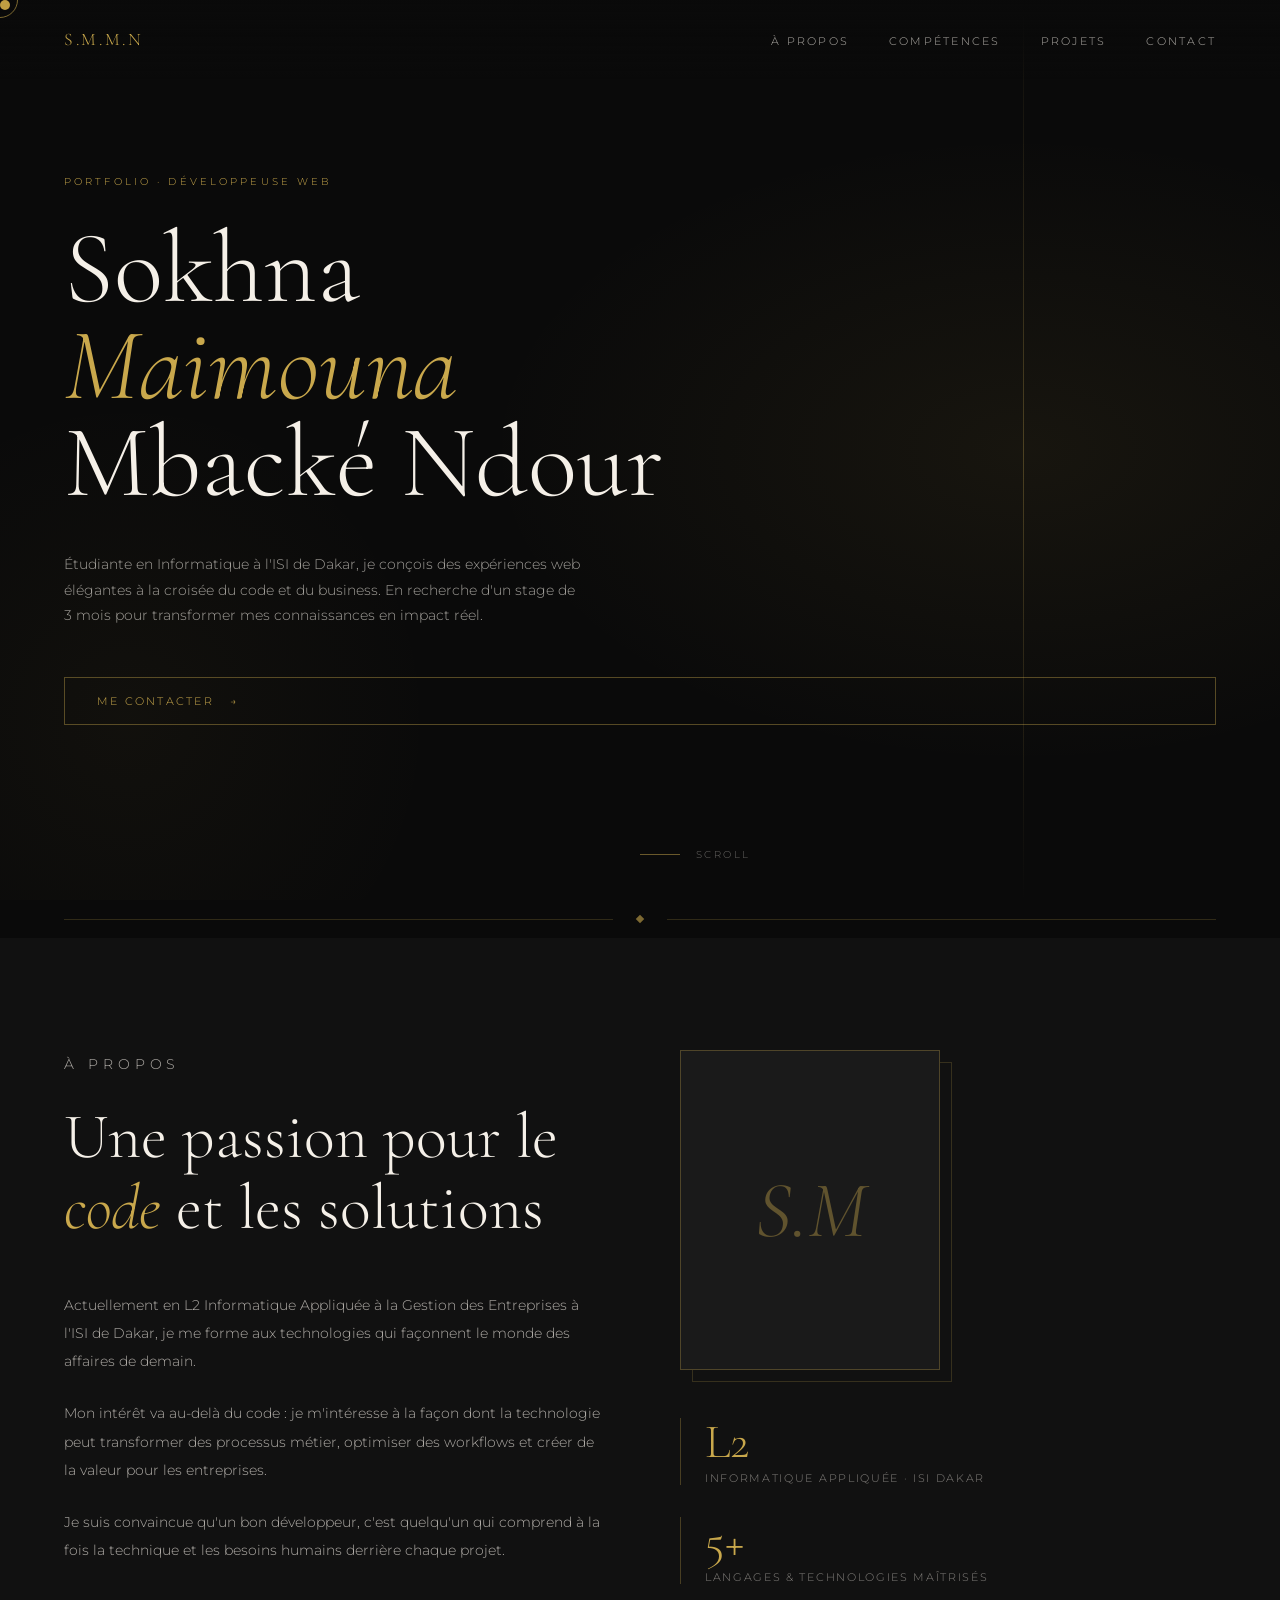
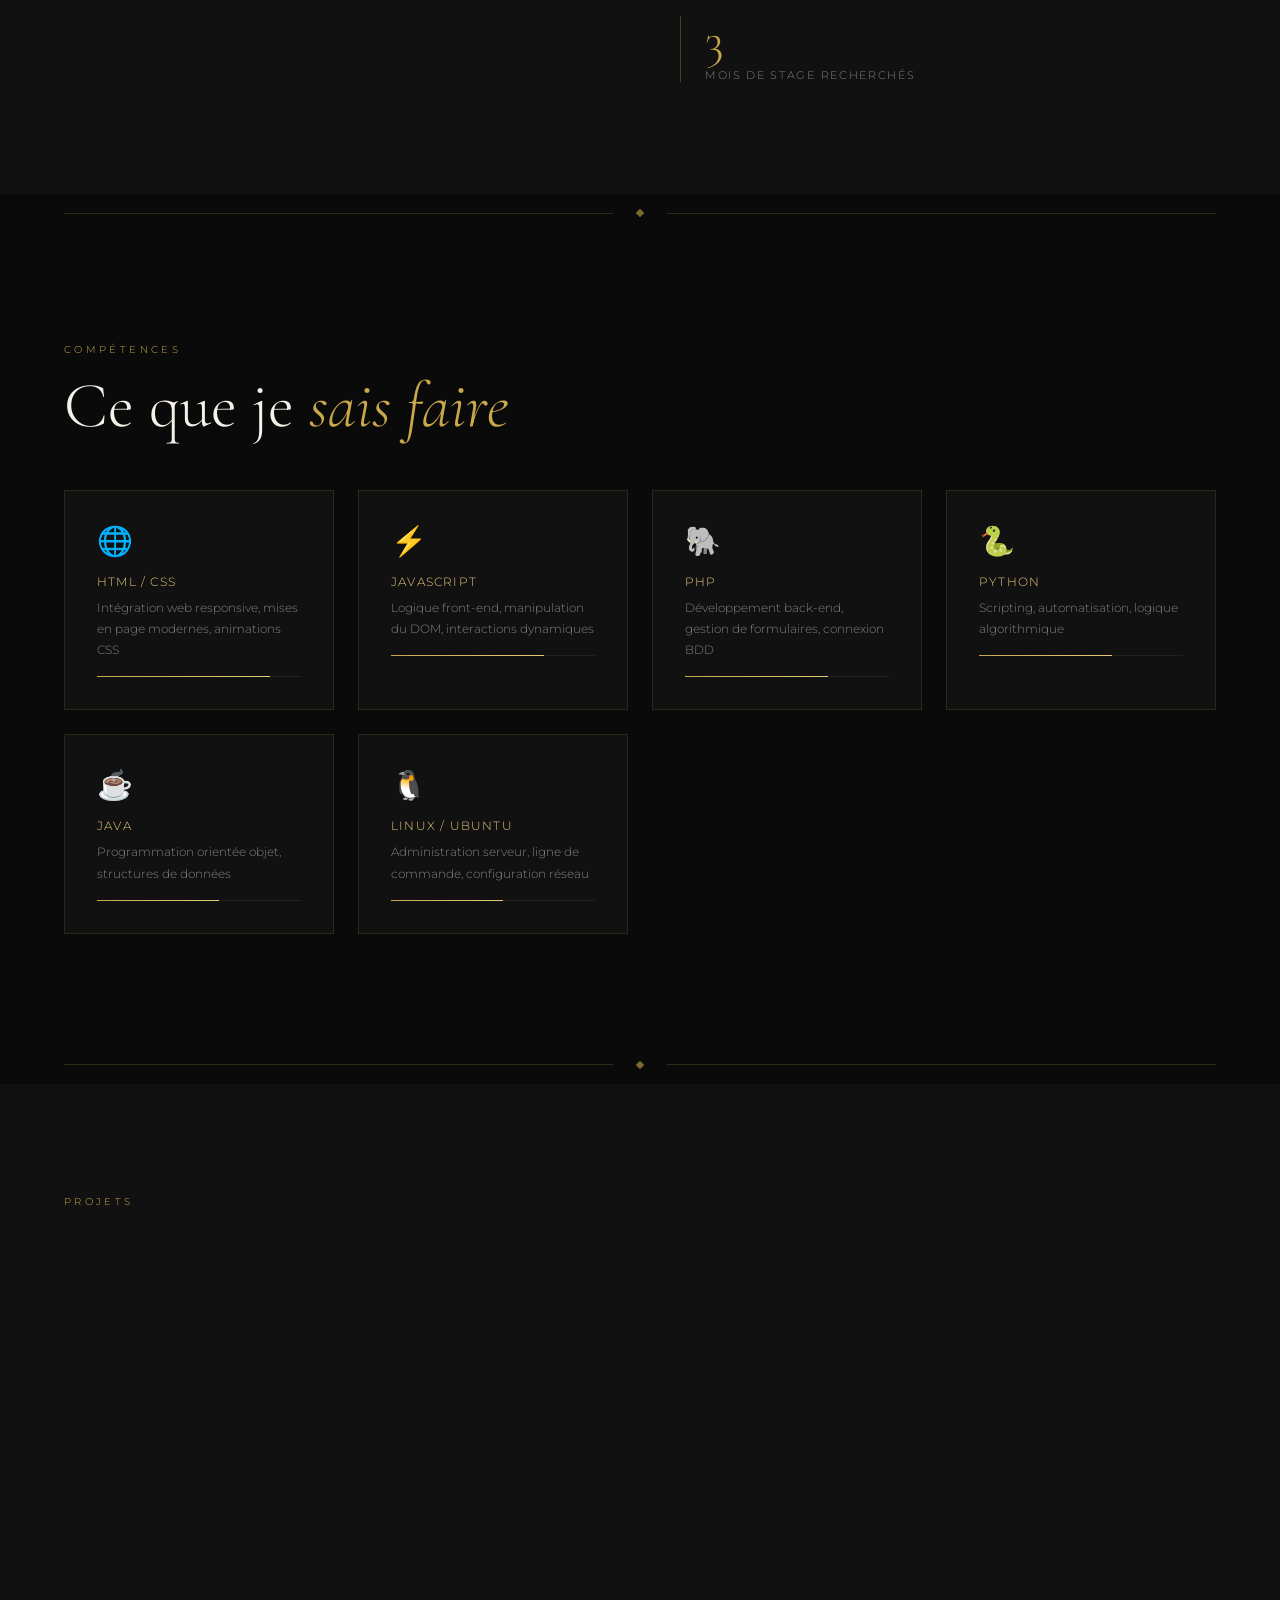
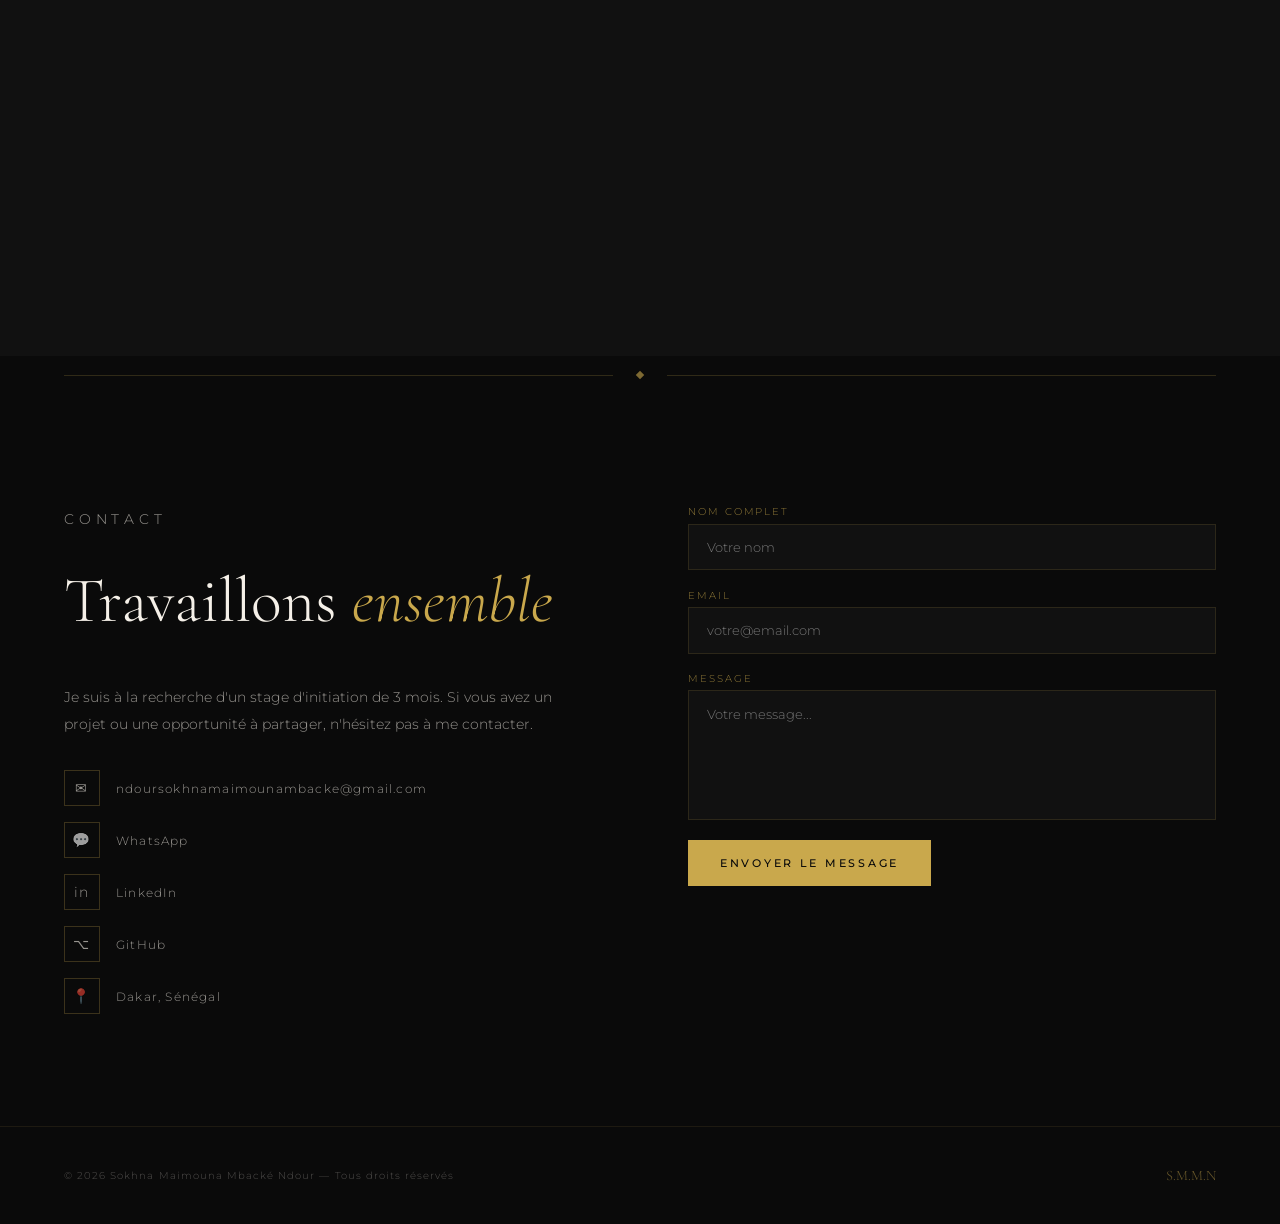
==== index.html @ ab580fbc "fxe lien boutique patisserie" ====
<!DOCTYPE html>
<html lang="fr">
<head>
  <meta charset="UTF-8" />
  <meta name="viewport" content="width=device-width, initial-scale=1.0" />
  <title>Sokhna Maimouna Mbacké Ndour — Portfolio</title>
  <link href="https://fonts.googleapis.com/css2?family=Cormorant+Garamond:ital,wght@0,300;0,400;0,600;1,300;1,400&family=Montserrat:wght@300;400;500;600&display=swap" rel="stylesheet" />
  <link rel="stylesheet" href="style.css" />
</head>
<body>

  <div class="cursor" id="cursor"></div>
  <div class="cursor-ring" id="cursorRing"></div>

  <nav>
    <a href="#" class="nav-logo">S.M.M.N</a>
    <ul class="nav-links">
      <li><a href="#about">À propos</a></li>
      <li><a href="#skills">Compétences</a></li>
      <li><a href="#projets">Projets</a></li>
      <li><a href="#contact">Contact</a></li>
    </ul>
  </nav>

  <section class="hero" id="home">
    <div class="hero-bg"></div>
    <div class="hero-line"></div>
    <p class="hero-tag">Portfolio · Développeuse Web</p>
    <h1 class="hero-titre">
      Sokhna<br>
      <em>Maimouna</em><br>
      Mbacké Ndour
    </h1>
    <p class="hero-desc">
      Étudiante en Informatique à l'ISI de Dakar, je conçois des expériences web élégantes à la croisée du code et du business. En recherche d'un stage de 3 mois pour transformer mes connaissances en impact réel.
    </p>
    <a href="#contact" class="hero-cta">Me contacter</a>
    <div class="hero-scroll">
      <div class="scroll-line"></div>
      Scroll
    </div>
  </section>

  <div class="sep"><div class="sep-line"></div><div class="sep-diamant"></div><div class="sep-line"></div></div>

  <section class="about" id="about">
    <div class="about-grid">
      <div class="about-text reveal">
        <p class="section-label">À propos</p>
        <h2 class="section-titre">Une passion pour le <em>code</em> et les solutions</h2>
        <p>Actuellement en L2 Informatique Appliquée à la Gestion des Entreprises à l'ISI de Dakar, je me forme aux technologies qui façonnent le monde des affaires de demain.</p>
        <p>Mon intérêt va au-delà du code : je m'intéresse à la façon dont la technologie peut transformer des processus métier, optimiser des workflows et créer de la valeur pour les entreprises.</p>
        <p>Je suis convaincue qu'un bon développeur, c'est quelqu'un qui comprend à la fois la technique et les besoins humains derrière chaque projet.</p>
      </div>
      <div class="about-photo reveal">
        <div class="photo-cadre">
          <div class="photo-placeholder">
            <!-- Remplace par : <img src="photo.jpg" alt="Sokhna Maimouna" /> -->
            <div class="photo-initiales">S.M</div>
          </div>
          <div class="photo-deco"></div>
        </div>
        <div class="about-stats">
          <div class="stat">
            <div class="stat-num">L2</div>
            <div class="stat-label">Informatique Appliquée · ISI Dakar</div>
          </div>
          <div class="stat">
            <div class="stat-num">5+</div>
            <div class="stat-label">Langages & technologies maîtrisés</div>
          </div>
          <div class="stat">
            <div class="stat-num">3</div>
            <div class="stat-label">Mois de stage recherchés</div>
          </div>
        </div>
      </div>
    </div>
  </section>

  <div class="sep"><div class="sep-line"></div><div class="sep-diamant"></div><div class="sep-line"></div></div>

  <section id="skills">
    <p class="section-label reveal">Compétences</p>
    <h2 class="section-titre reveal">Ce que je <em>sais faire</em></h2>
    <div class="skills-grid">
      <div class="skill-card reveal">
        <div class="skill-icon">🌐</div>
        <div class="skill-name">HTML / CSS</div>
        <div class="skill-desc">Intégration web responsive, mises en page modernes, animations CSS</div>
        <div class="skill-bar"><div class="skill-bar-fill" data-width="85%"></div></div>
      </div>
      <div class="skill-card reveal">
        <div class="skill-icon">⚡</div>
        <div class="skill-name">JavaScript</div>
        <div class="skill-desc">Logique front-end, manipulation du DOM, interactions dynamiques</div>
        <div class="skill-bar"><div class="skill-bar-fill" data-width="75%"></div></div>
      </div>
      <div class="skill-card reveal">
        <div class="skill-icon">🐘</div>
        <div class="skill-name">PHP</div>
        <div class="skill-desc">Développement back-end, gestion de formulaires, connexion BDD</div>
        <div class="skill-bar"><div class="skill-bar-fill" data-width="70%"></div></div>
      </div>
      <div class="skill-card reveal">
        <div class="skill-icon">🐍</div>
        <div class="skill-name">Python</div>
        <div class="skill-desc">Scripting, automatisation, logique algorithmique</div>
        <div class="skill-bar"><div class="skill-bar-fill" data-width="65%"></div></div>
      </div>
      <div class="skill-card reveal">
        <div class="skill-icon">☕</div>
        <div class="skill-name">Java</div>
        <div class="skill-desc">Programmation orientée objet, structures de données</div>
        <div class="skill-bar"><div class="skill-bar-fill" data-width="60%"></div></div>
      </div>
      <div class="skill-card reveal">
        <div class="skill-icon">🐧</div>
        <div class="skill-name">Linux / Ubuntu</div>
        <div class="skill-desc">Administration serveur, ligne de commande, configuration réseau</div>
        <div class="skill-bar"><div class="skill-bar-fill" data-width="55%"></div></div>
      </div>
    </div>
  </section>

  <div class="sep"><div class="sep-line"></div><div class="sep-diamant"></div><div class="sep-line"></div></div>

  <section class="projets" id="projets">
    <p class="section-label reveal">Projets</p>
    <h2 class="section-titre reveal">Mes <em>réalisations</em></h2>
    <div class="projets-grid">
      <div class="projet-card reveal">
        <div class="projet-img projet-img-1">
          <img src="beaute.jpeg" alt="Ecole de beaute Pro" style="width: 100vh; height:100%;  object-fit:cover;" />
        </div>  
        <div class="projet-body">
         <p class="projet-tag">Projet académique · ISI Dakar</p>
         <h3 class="projet-titre">École de Beauté Pro</h3>
         <p class="projet-desc">Site vitrine d'une école professionnelle de beauté, réalisé en respectant un cahier des charges précis. Présentation des formations, des services et des contacts. Design élégant et navigation intuitive.</p>
          <div class="projet-techs">
           <span class="tech-badge">HTML</span>
           <span class="tech-badge">CSS</span>
           <span class="tech-badge">JavaScript</span>
          </div>
          <a href="ecole-beaute/index.html" class="projet-lien">Voir le projet →</a>
        </div>
       </div>
      <div class="projet-card reveal">
        <div class="projet-img projet-img-2">
          <img src="couverture2.jpeg" alt="Ecole de beaute Pro" style="width: 100vh; height:100%;  object-fit:cover;" />
        </div>
        <div class="projet-body">
          <p class="projet-tag">Projet Personnelle</p>
          <h3 class="projet-titre">Boutique de Patisserie</h3>
          <p class="projet-desc">Configuration et administration d'un serveur Ubuntu sous Linux : gestion des utilisateurs, services réseau et sécurité système.</p>
          <div class="projet-techs">

            <span class="tech-badge">HTML</span>
            <span class="tech-badge">CSS</span>
            <span class="tech-badge">JavaScript</span>
          </div>
          <a href="Boutique-patisserie/boutique.html" class="projet-lien">Voir le projet →</a>
        </div>
      </div>
      <div class="projet-card reveal">
        <div class="projet-img projet-img-3">✨</div>
        <div class="projet-body">
          <p class="projet-tag">En cours</p>
          <h3 class="projet-titre">Prochain projet</h3>
          <p class="projet-desc">Un nouveau projet est en préparation. Restez connectés pour découvrir mes prochaines réalisations.</p>
          <div class="projet-techs">
            <span class="tech-badge">À venir</span>
          </div>
          <a href="#contact" class="projet-lien">Collaborer →</a>
        </div>
      </div>
    </div>
  </section>

  <div class="sep"><div class="sep-line"></div><div class="sep-diamant"></div><div class="sep-line"></div></div>

  <section id="contact">
    <div class="contact-inner">
      <div class="contact-info reveal">
        <p class="section-label">Contact</p>
        <h2 class="section-titre">Travaillons <em>ensemble</em></h2>
        <p>Je suis à la recherche d'un stage d'initiation de 3 mois. Si vous avez un projet ou une opportunité à partager, n'hésitez pas à me contacter.</p>
        <div class="contact-links">
          <a href="mailto:ndoursokhnamaimounambacke@gmail.com" class="contact-link">
            <div class="contact-link-icon">✉</div>
            ndoursokhnamaimounambacke@gmail.com
          </a>
          <a href="https://web.WhatsApp.com/send?phone=221771767629?text=Bonjour%20Sokhna%2C%20j%27ai%20vu%20votre%20portfolio%20et%20je%20voudrais%20vous%20contacter." class="contact-link" target="_blank">
            <div class="contact-link-icon">💬</div>
             WhatsApp
          </a>
          <a href="https://www.linkedin.com/in/sokhna-ndour" class="contact-link" target="_blank">
            <div class="contact-link-icon">in</div>
            LinkedIn
          </a>
          <a href="https://github.com/Sokhna-ndour" class="contact-link" target="_blank">
            <div class="contact-link-icon">⌥</div>
            GitHub
          </a>
          <a href="https://maps.google.com/?q=Dakar,Senegal,cite fadia" class="contact-link" target="_blank">
            <div class="contact-link-icon">📍</div>
            Dakar, Sénégal
          </a>
        </div>
      </div>
      <div class="reveal">
        <form action="https://formspree.io/f/mzdovnwd" method="POST" class="contact-form">
          <div class="form-group">
           <label class="form-label">Nom complet</label>
           <input type="text" name="nom" class="form-input" placeholder="Votre nom" required />
          </div>
          <div class="form-group">
            <label class="form-label">Email</label>
            <input type="email" name="email" class="form-input" placeholder="votre@email.com" required />
           </div>
          <div class="form-group">
           <label class="form-label">Message</label>
           <textarea name="message" class="form-textarea" placeholder="Votre message..." required></textarea>
          </div>
          <button type="submit" class="form-btn">Envoyer le message</button>
        </form>
      </div>
    </div>
  </section>

  <footer>
    <p class="footer-copy">© 2026 Sokhna Maimouna Mbacké Ndour — Tous droits réservés</p>
    <p class="footer-or">S.M.M.N</p>
  </footer>

  <script src="script.js"></script>
</body>
</html>
---- style.css ----
*, *::before, *::after { box-sizing: border-box; margin: 0; padding: 0; }

:root {
  --noir: #0a0a0a;
  --noir-2: #111111;
  --noir-3: #1a1a1a;
  --or: #c9a84c;
  --or-clair: #e8c97a;
  --blanc: #f5f0e8;
  --font-titre: 'Cormorant Garamond', serif;
  --font-corps: 'Montserrat', sans-serif;
}

html { scroll-behavior: smooth; }

body {
  background: var(--noir);
  color: var(--blanc);
  font-family: var(--font-corps);
  font-weight: 300;
  overflow-x: hidden;
  cursor: none;
}

/* CURSEUR */
.cursor {
  width: 10px; height: 10px;
  border-radius: 50%;
  background: var(--or);
  position: fixed; top: 0; left: 0;
  pointer-events: none; z-index: 9999;
  transition: transform 0.15s ease;
  mix-blend-mode: difference;
}
.cursor-ring {
  width: 36px; height: 36px;
  border-radius: 50%;
  border: 1px solid var(--or);
  position: fixed; top: 0; left: 0;
  pointer-events: none; z-index: 9998;
  transition: transform 0.4s cubic-bezier(.25,.46,.45,.94), opacity 0.3s;
  opacity: 0.6;
}

/* NAV */
nav {
  position: fixed; top: 0; left: 0; right: 0; z-index: 100;
  display: flex; justify-content: space-between; align-items: center;
  padding: 1.8rem 4rem;
  background: linear-gradient(to bottom, rgba(10,10,10,0.95), transparent);
  transition: background 0.3s;
}
.nav-logo {
  font-family: var(--font-titre); font-size: 1.1rem;
  letter-spacing: 0.15em; color: var(--or); text-decoration: none;
}
.nav-links { display: flex; gap: 2.5rem; list-style: none; }
.nav-links a {
  font-size: 0.7rem; letter-spacing: 0.2em; text-transform: uppercase;
  color: var(--blanc); text-decoration: none; opacity: 0.7;
  transition: opacity 0.3s, color 0.3s;
}
.nav-links a:hover { opacity: 1; color: var(--or); }

/* HERO */
.hero {
  min-height: 100vh; display: flex; flex-direction: column;
  justify-content: center; padding: 0 4rem;
  position: relative; overflow: hidden;
}
.hero-bg {
  position: absolute; inset: 0;
  background:
    radial-gradient(ellipse 60% 50% at 80% 50%, rgba(201,168,76,0.07) 0%, transparent 70%),
    radial-gradient(ellipse 40% 60% at 10% 80%, rgba(201,168,76,0.04) 0%, transparent 60%);
}
.hero-line {
  position: absolute; right: 20%; top: 0; bottom: 0;
  width: 1px;
  background: linear-gradient(to bottom, transparent, var(--or), transparent);
  opacity: 0.3;
}
.hero-tag {
  font-size: 0.65rem; letter-spacing: 0.3em; text-transform: uppercase;
  color: var(--or); margin-bottom: 2rem;
  opacity: 0; animation: fadeUp 0.8s 0.3s forwards;
}
.hero-titre {
  font-family: var(--font-titre);
  font-size: clamp(3.5rem, 8vw, 8rem);
  font-weight: 300; line-height: 0.95; margin-bottom: 2.5rem;
  opacity: 0; animation: fadeUp 0.9s 0.5s forwards;
}
.hero-titre em { font-style: italic; color: var(--or); }
.hero-desc {
  max-width: 520px; font-size: 0.85rem; line-height: 1.9;
  color: rgba(245,240,232,0.65); margin-bottom: 3rem;
  opacity: 0; animation: fadeUp 0.9s 0.7s forwards;
}
.hero-cta {
  display: inline-flex; align-items: center; gap: 1rem;
  font-size: 0.7rem; letter-spacing: 0.2em; text-transform: uppercase;
  color: var(--or); text-decoration: none;
  border: 1px solid rgba(201,168,76,0.4); padding: 1rem 2rem;
  opacity: 0; animation: fadeUp 0.9s 0.9s forwards;
  transition: background 0.3s, border-color 0.3s;
}
.hero-cta:hover { background: rgba(201,168,76,0.08); border-color: var(--or); }
.hero-cta::after { content: '→'; transition: transform 0.3s; }
.hero-cta:hover::after { transform: translateX(6px); }
.hero-scroll {
  position: absolute;
  bottom: 2.5rem;
  left: 50%;
  transform: translateX(-50%);
  display: flex;
  align-items: center;
  gap: 1rem;
  font-size: 0.6rem;
  letter-spacing: 0.25em;
  text-transform: uppercase;
  color: rgba(245,240,232,0.4);
  opacity: 0;
  animation: fadeUp 1s 1.2s forwards;
}
.scroll-line { width: 40px; height: 1px; background: var(--or); opacity: 0.5; }

/* SÉPARATEUR */
.sep { display: flex; align-items: center; gap: 1.5rem; padding: 0 4rem; margin: 1rem 0; }
.sep-line { flex: 1; height: 1px; background: rgba(201,168,76,0.2); }
.sep-diamant { width: 6px; height: 6px; background: var(--or); transform: rotate(45deg); opacity: 0.6; }

/* SECTIONS */
section { padding: 7rem 4rem; }
.section-label { font-size: 0.6rem; letter-spacing: 0.35em; text-transform: uppercase; color: var(--or); margin-bottom: 1rem; }
.section-titre { font-family: var(--font-titre); font-size: clamp(2.5rem, 5vw, 4.5rem); font-weight: 300; line-height: 1.1; margin-bottom: 3rem; }
.section-titre em { font-style: italic; color: var(--or); }

/* À PROPOS */
.about { background: var(--noir-2); }
.about-grid { display: grid; grid-template-columns: 1fr 1fr; gap: 5rem; align-items: start; }
.about-text p { font-size: 0.88rem; line-height: 2; color: rgba(245,240,232,0.7); margin-bottom: 1.5rem; }
.about-photo { display: flex; flex-direction: column; gap: 3rem; }
.photo-cadre { position: relative; width: 260px; }
.photo-placeholder {
  width: 260px; height: 320px;
  border: 1px solid rgba(201,168,76,0.3);
  display: flex; align-items: center; justify-content: center;
  background: var(--noir-3); overflow: hidden;
}
.photo-initiales { font-family: var(--font-titre); font-size: 5rem; color: var(--or); opacity: 0.4; font-style: italic; }
.photo-deco {
  position: absolute; bottom: -12px; right: -12px;
  width: 100%; height: 100%;
  border: 1px solid rgba(201,168,76,0.2); z-index: -1;
}
.about-stats { display: flex; flex-direction: column; gap: 2rem; }
.stat { border-left: 1px solid rgba(201,168,76,0.3); padding-left: 1.5rem; }
.stat-num { font-family: var(--font-titre); font-size: 3rem; color: var(--or); line-height: 1; }
.stat-label { font-size: 0.7rem; letter-spacing: 0.15em; text-transform: uppercase; color: rgba(245,240,232,0.5); margin-top: 0.3rem; }

/* COMPÉTENCES */
.skills-grid { display: grid; grid-template-columns: repeat(auto-fit, minmax(220px, 1fr)); gap: 1.5rem; margin-top: 1rem; }
.skill-card {
  border: 1px solid rgba(201,168,76,0.15); padding: 2rem;
  background: var(--noir-2); transition: border-color 0.3s, transform 0.3s;
  position: relative; overflow: hidden;
}
.skill-card::before {
  content: ''; position: absolute; top: 0; left: 0;
  width: 100%; height: 2px;
  background: linear-gradient(to right, transparent, var(--or), transparent);
  opacity: 0; transition: opacity 0.3s;
}
.skill-card:hover { border-color: rgba(201,168,76,0.4); transform: translateY(-4px); }
.skill-card:hover::before { opacity: 1; }
.skill-icon { font-size: 1.8rem; margin-bottom: 1rem; }
.skill-name { font-size: 0.75rem; letter-spacing: 0.1em; text-transform: uppercase; color: var(--or-clair); margin-bottom: 0.5rem; }
.skill-desc { font-size: 0.78rem; color: rgba(245,240,232,0.5); line-height: 1.7; }
.skill-bar { margin-top: 1rem; height: 1px; background: rgba(201,168,76,0.1); position: relative; }
.skill-bar-fill {
  position: absolute; top: 0; left: 0; height: 100%; width: 0%;
  background: linear-gradient(to right, var(--or), var(--or-clair));
  transition: width 1.2s cubic-bezier(.25,.46,.45,.94);
}

/* PROJETS */
.projets { background: var(--noir-2); }
.projets-grid { display: grid; grid-template-columns: repeat(auto-fit, minmax(300px, 1fr)); gap: 2rem; }
.projet-card { border: 1px solid rgba(201,168,76,0.15); overflow: hidden; background: var(--noir-3); transition: transform 0.3s, border-color 0.3s; }
.projet-card:hover { transform: translateY(-6px); border-color: rgba(201,168,76,0.5); }
.projet-img { height: 200px; display: flex; align-items: center; justify-content: center; font-size: 3rem; }
.projet-img-1 { background: linear-gradient(135deg, #0d1117, #1a2332); }
.projet-img-2 { background: linear-gradient(135deg, #1a1a0d, #2a2a15); }
.projet-img-3 { background: linear-gradient(135deg, #0d0d1a, #151525); }
.projet-body { padding: 1.8rem; }
.projet-tag { font-size: 0.6rem; letter-spacing: 0.2em; text-transform: uppercase; color: var(--or); margin-bottom: 0.7rem; }
.projet-titre { font-family: var(--font-titre); font-size: 1.5rem; font-weight: 400; margin-bottom: 0.8rem; }
.projet-desc { font-size: 0.78rem; color: rgba(245,240,232,0.55); line-height: 1.8; margin-bottom: 1.5rem; }
.projet-techs { display: flex; flex-wrap: wrap; gap: 0.5rem; margin-bottom: 1.5rem; }
.tech-badge { font-size: 0.6rem; letter-spacing: 0.1em; text-transform: uppercase; border: 1px solid rgba(201,168,76,0.3); padding: 0.3rem 0.7rem; color: var(--or-clair); }
.projet-lien { font-size: 0.65rem; letter-spacing: 0.2em; text-transform: uppercase; color: var(--or); text-decoration: none; display: inline-flex; align-items: center; gap: 0.5rem; transition: gap 0.3s; }
.projet-lien:hover { gap: 1rem; }

/* CONTACT */
.contact-inner { display: grid; grid-template-columns: 1fr 1fr; gap: 6rem; }
.contact-info p { font-size: 0.85rem; line-height: 2; color: rgba(245,240,232,0.6); margin-bottom: 2rem; }
.contact-links { display: flex; flex-direction: column; gap: 1rem; }
.contact-link { display: flex; align-items: center; gap: 1rem; font-size: 0.75rem; letter-spacing: 0.1em; color: rgba(245,240,232,0.6); text-decoration: none; transition: color 0.3s; }
.contact-link:hover { color: var(--or); }
.contact-link-icon { width: 36px; height: 36px; border: 1px solid rgba(201,168,76,0.25); display: flex; align-items: center; justify-content: center; font-size: 0.9rem; }
.contact-form { display: flex; flex-direction: column; gap: 1.2rem; }
.form-group { display: flex; flex-direction: column; gap: 0.4rem; }
.form-label { font-size: 0.6rem; letter-spacing: 0.2em; text-transform: uppercase; color: rgba(201,168,76,0.7); }
.form-input, .form-textarea {
  background: var(--noir-2); border: 1px solid rgba(201,168,76,0.15);
  color: var(--blanc); font-family: var(--font-corps); font-size: 0.82rem;
  padding: 0.9rem 1.1rem; outline: none; transition: border-color 0.3s; font-weight: 300;
}
.form-input:focus, .form-textarea:focus { border-color: rgba(201,168,76,0.5); }
.form-textarea { height: 130px; resize: none; }
.form-btn {
  font-family: var(--font-corps); font-size: 0.68rem; letter-spacing: 0.25em;
  text-transform: uppercase; color: var(--noir); background: var(--or);
  border: none; padding: 1rem 2rem; cursor: pointer;
  transition: background 0.3s, transform 0.2s; align-self: flex-start; font-weight: 500;
}
.form-btn:hover { background: var(--or-clair); transform: translateY(-2px); }

/* FOOTER */
footer { padding: 2.5rem 4rem; border-top: 1px solid rgba(201,168,76,0.1); display: flex; justify-content: space-between; align-items: center; }
.footer-copy { font-size: 0.65rem; letter-spacing: 0.1em; color: rgba(245,240,232,0.3); }
.footer-or { font-family: var(--font-titre); font-size: 0.9rem; color: var(--or); opacity: 0.5; }

/* ANIMATIONS */
@keyframes fadeUp {
  from { opacity: 0; transform: translateY(30px); }
  to   { opacity: 1; transform: translateY(0); }
}
.reveal { opacity: 0; transform: translateY(40px); transition: opacity 0.8s ease, transform 0.8s ease; }
.reveal.visible { opacity: 1; transform: translateY(0); }

/* RESPONSIVE */
@media (max-width: 768px) {
  nav { padding: 1.5rem; }
  .nav-links { display: none; }
  .hero, section { padding: 5rem 1.5rem; }
  .hero { padding-top: 0; }
  .sep { padding: 0 1.5rem; }
  .about-grid, .contact-inner { grid-template-columns: 1fr; gap: 3rem; }
  .hero-scroll { left: 1.5rem; }
  footer { padding: 2rem 1.5rem; flex-direction: column; gap: 1rem; text-align: center; }
}
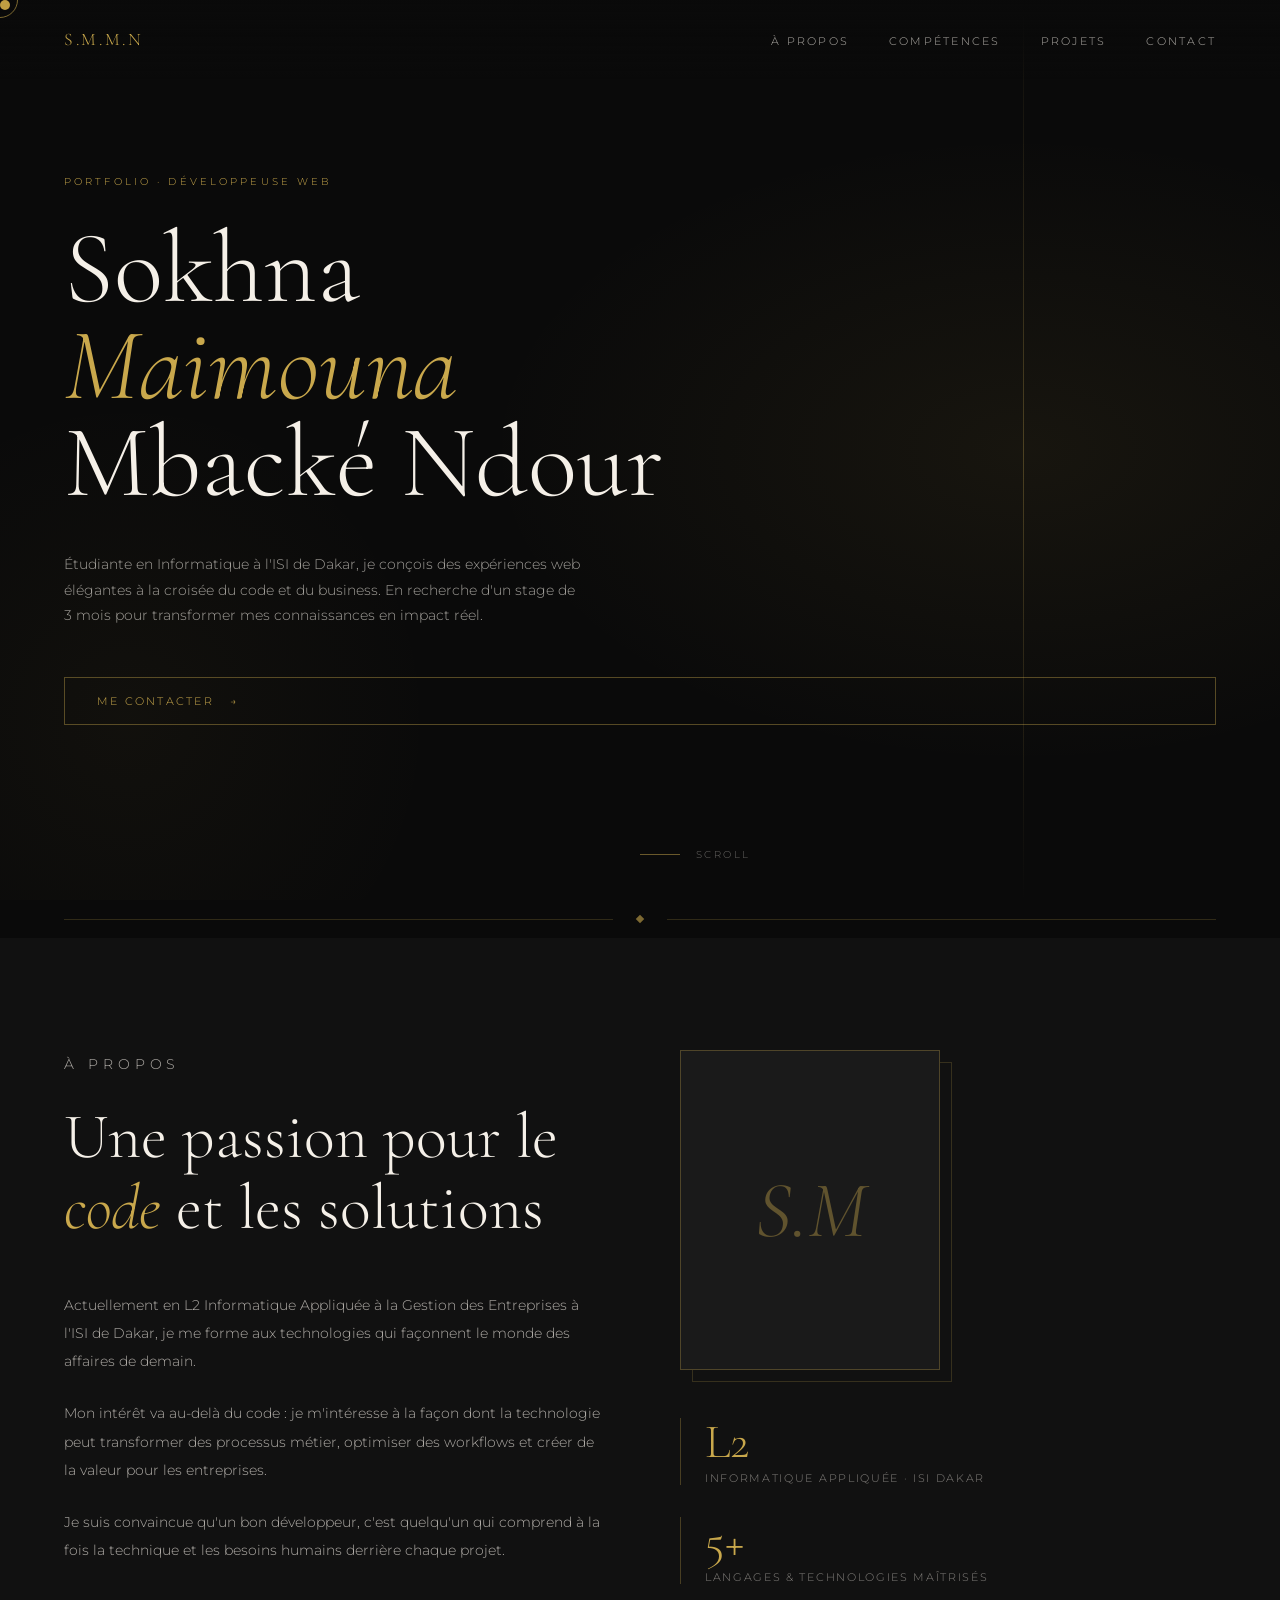
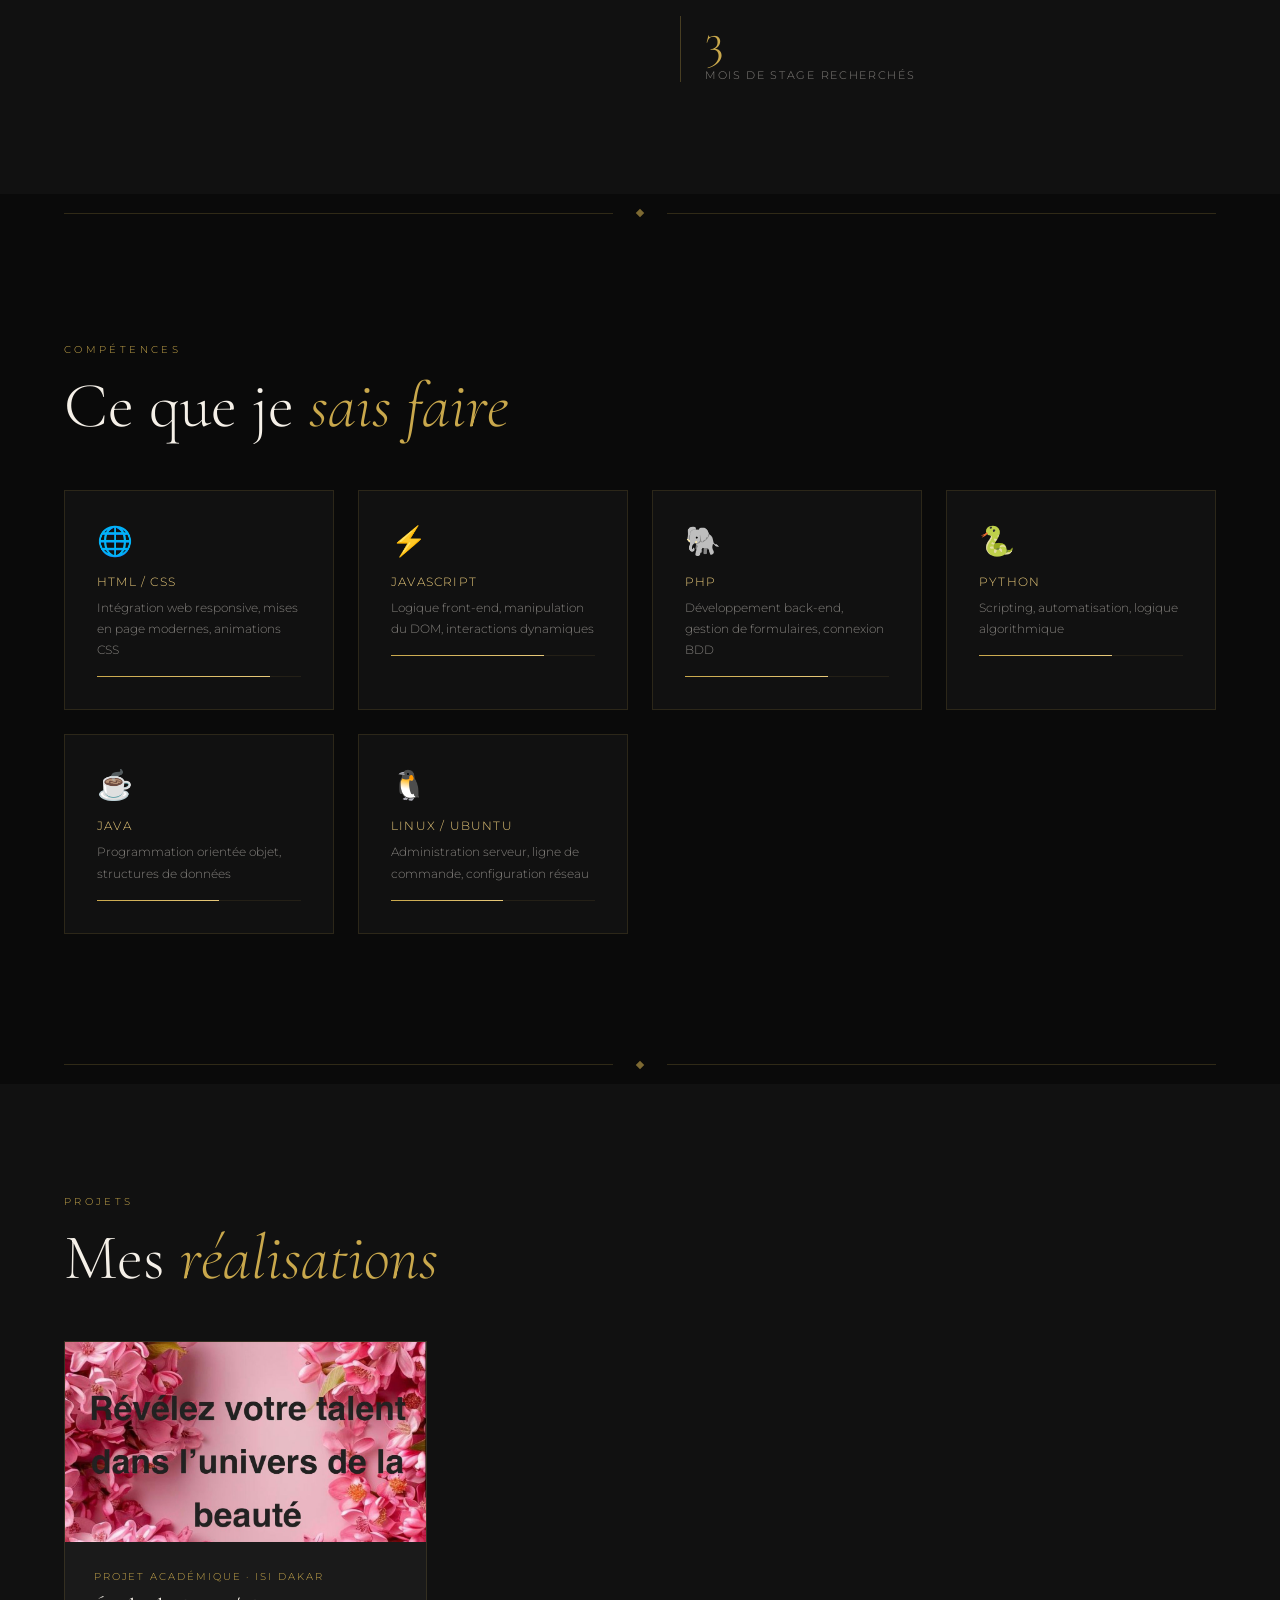
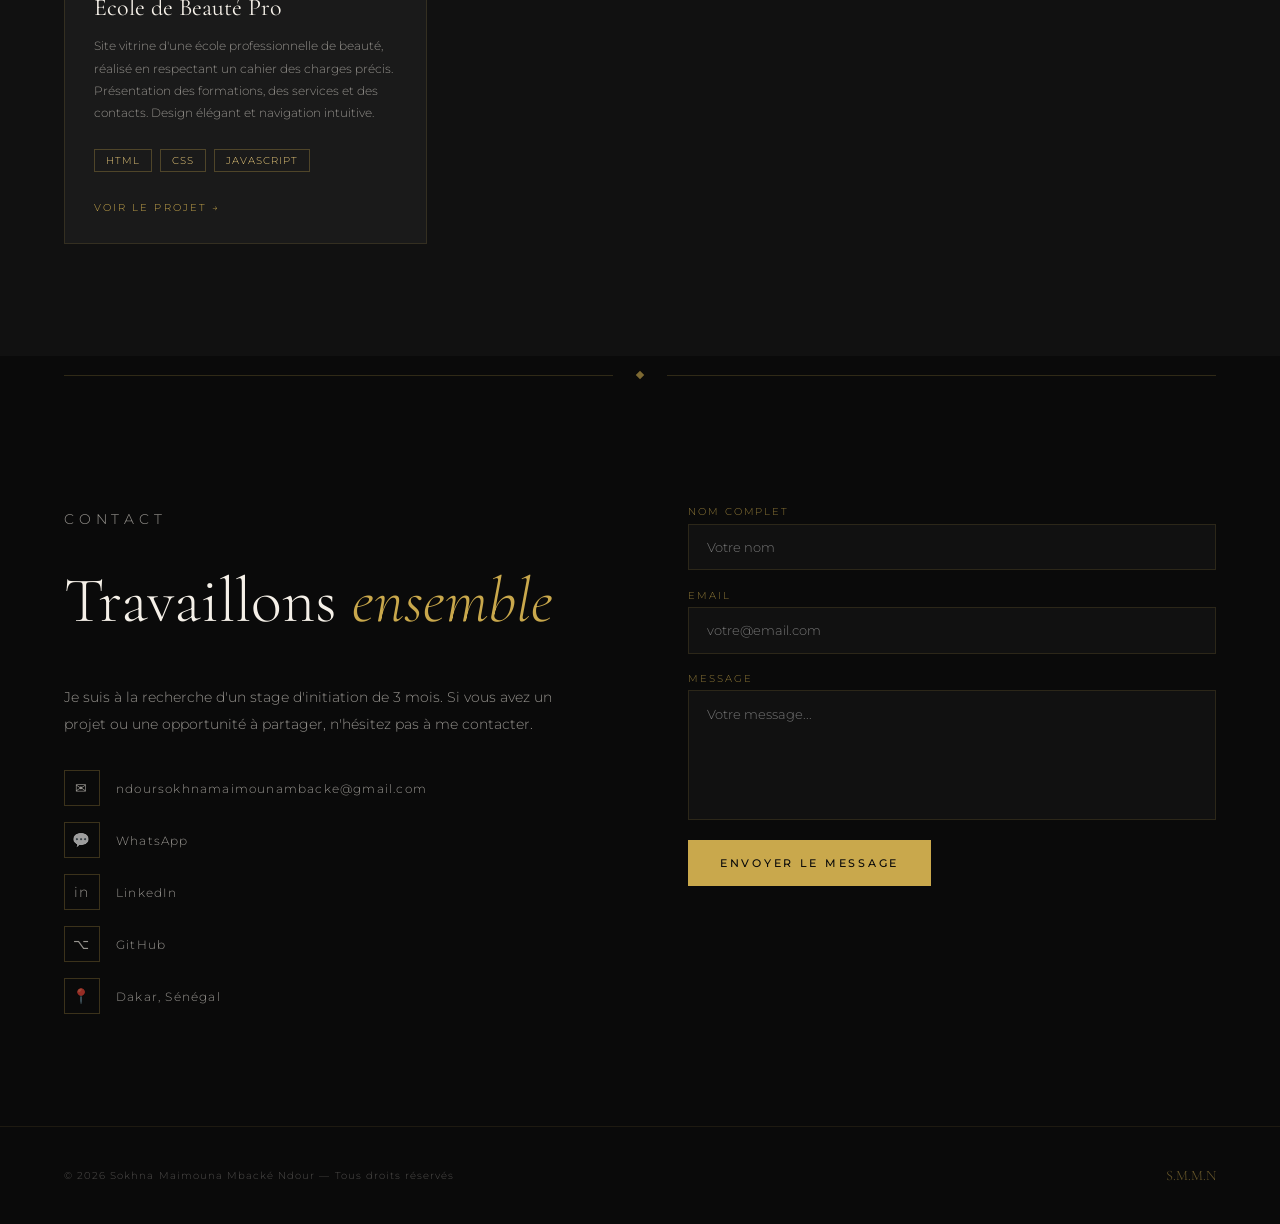
==== commit 6f4e96e1: "message succes potofolio diparait 2s" ====
--- a/index.html
+++ b/index.html
@@ -223,6 +223,7 @@
            <textarea name="message" class="form-textarea" placeholder="Votre message..." required></textarea>
           </div>
           <button type="submit" class="form-btn">Envoyer le message</button>
+          <p id="successMessage" style="color: #c9a84c; font-size: 0.8rem; margin-top: 1rem;"></p>
         </form>
       </div>
     </div>
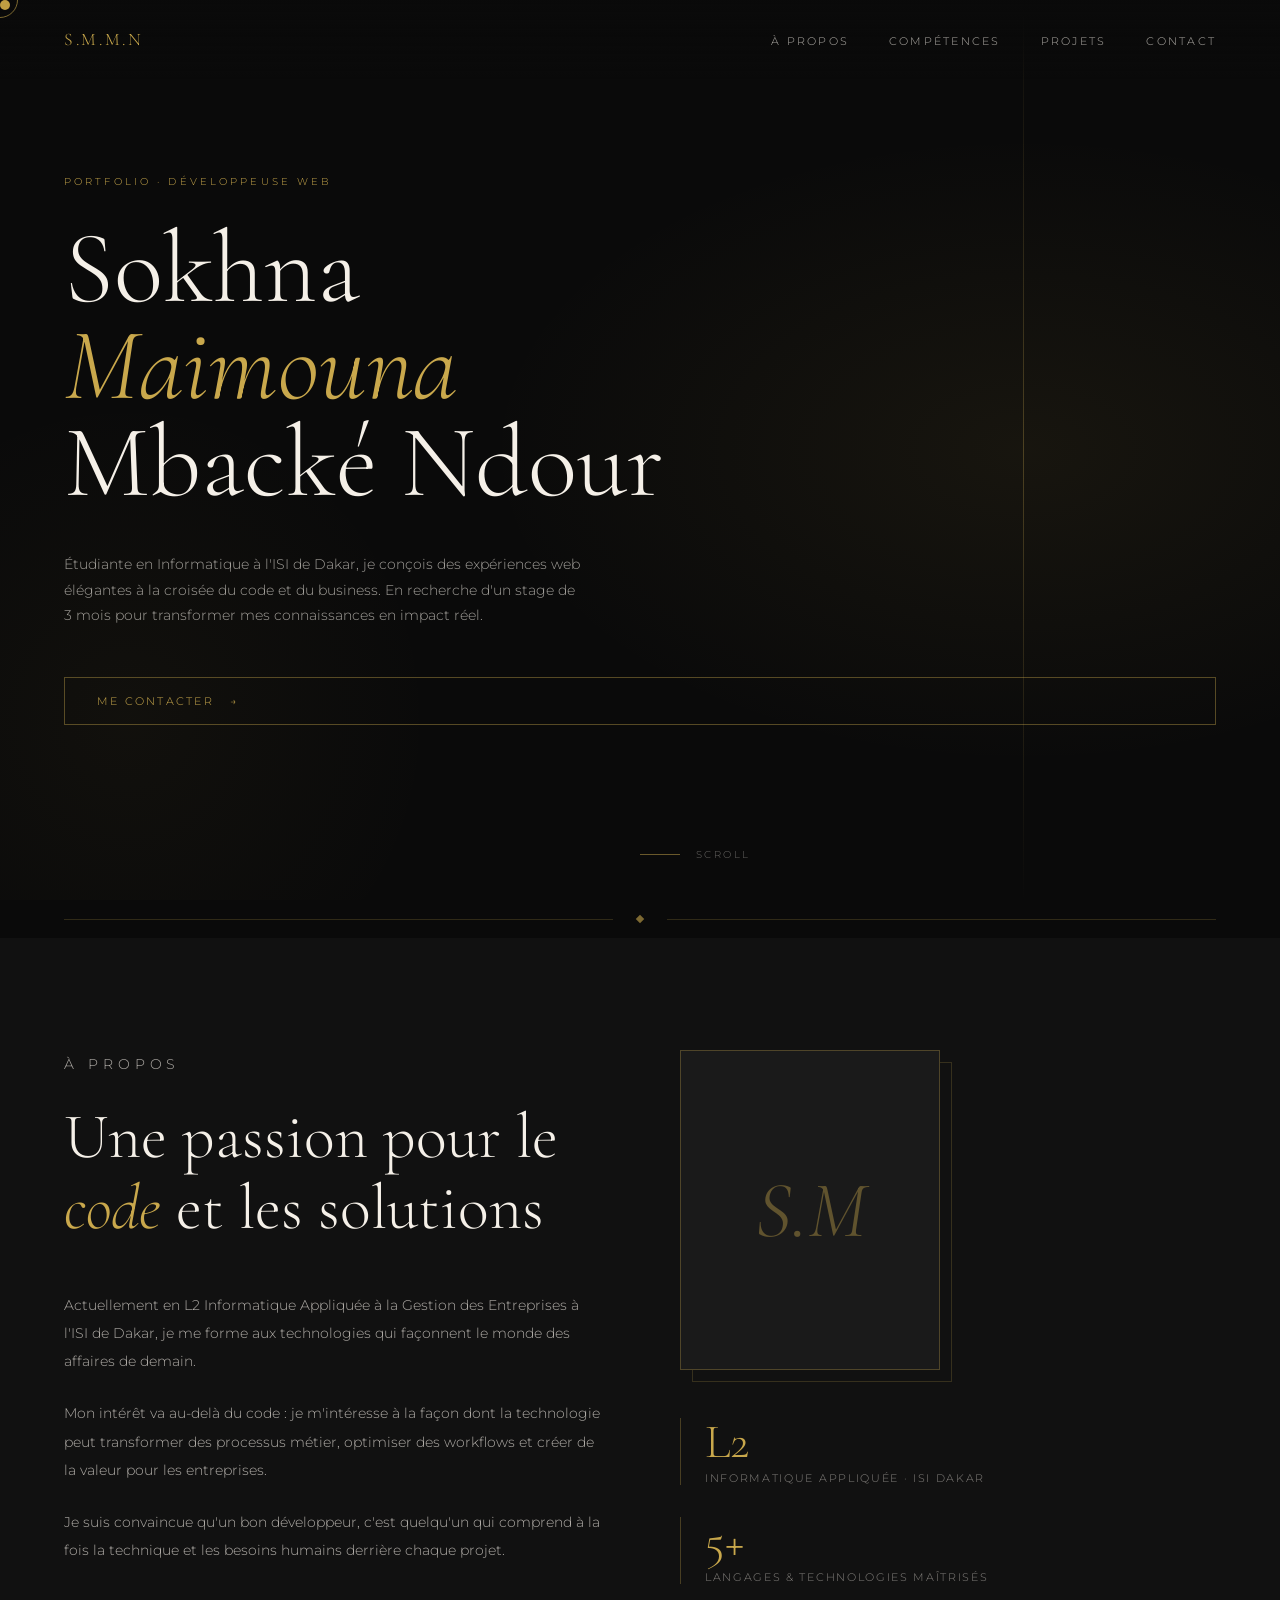
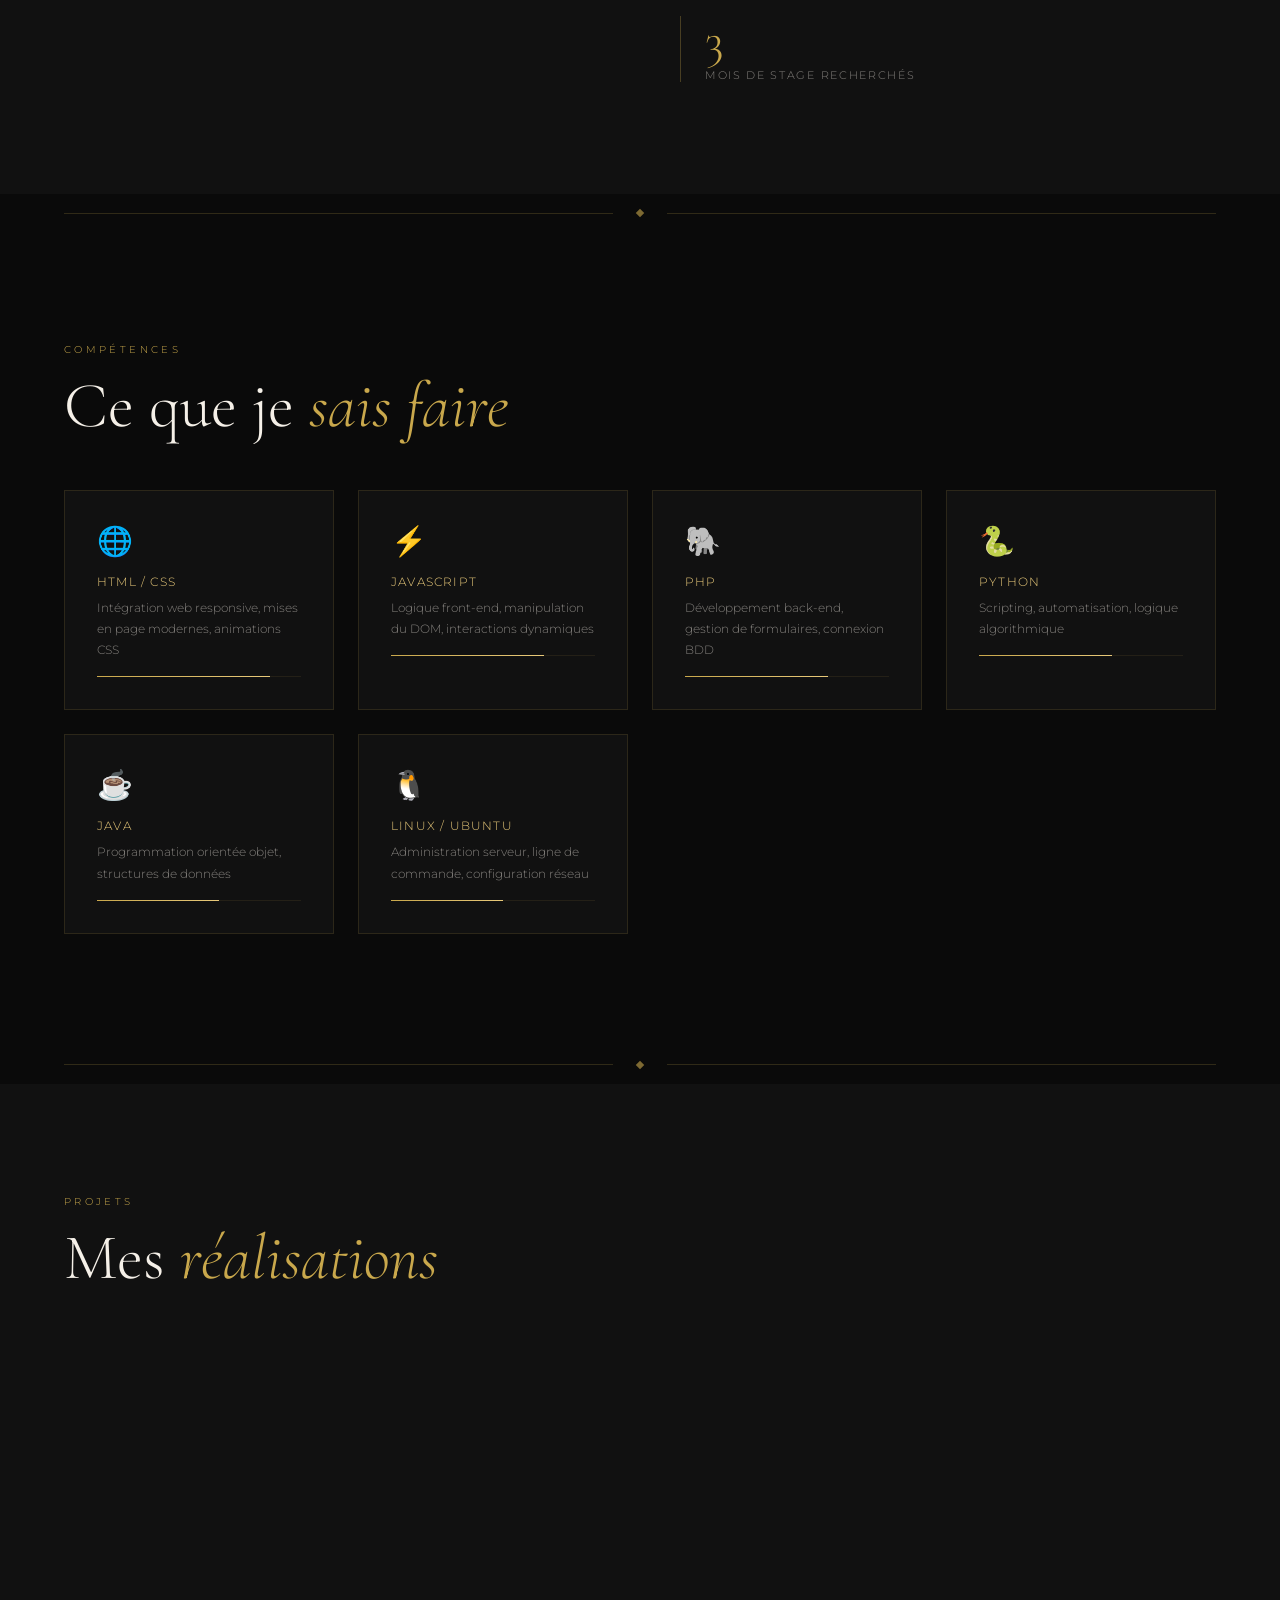
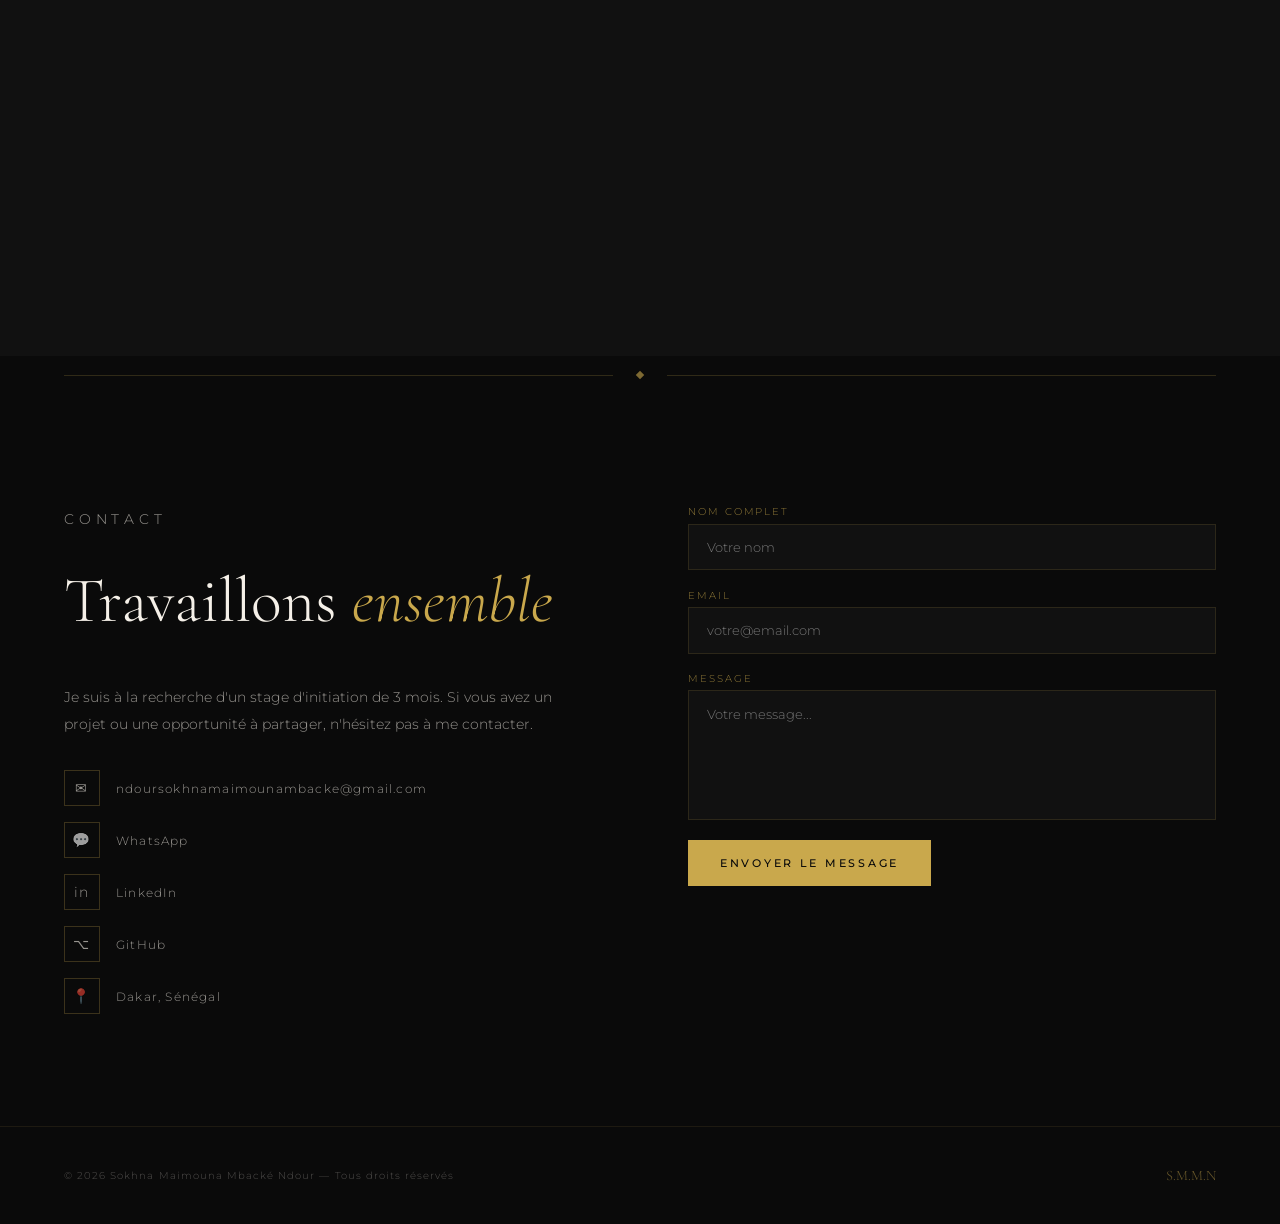
==== commit b8aaf5d8: "effacer description projet personnel portofolio" ====
--- a/index.html
+++ b/index.html
@@ -152,7 +152,7 @@
         <div class="projet-body">
           <p class="projet-tag">Projet Personnelle</p>
           <h3 class="projet-titre">Boutique de Patisserie</h3>
-          <p class="projet-desc">Configuration et administration d'un serveur Ubuntu sous Linux : gestion des utilisateurs, services réseau et sécurité système.</p>
+          <p class="projet-desc"></p>
           <div class="projet-techs">
 
             <span class="tech-badge">HTML</span>
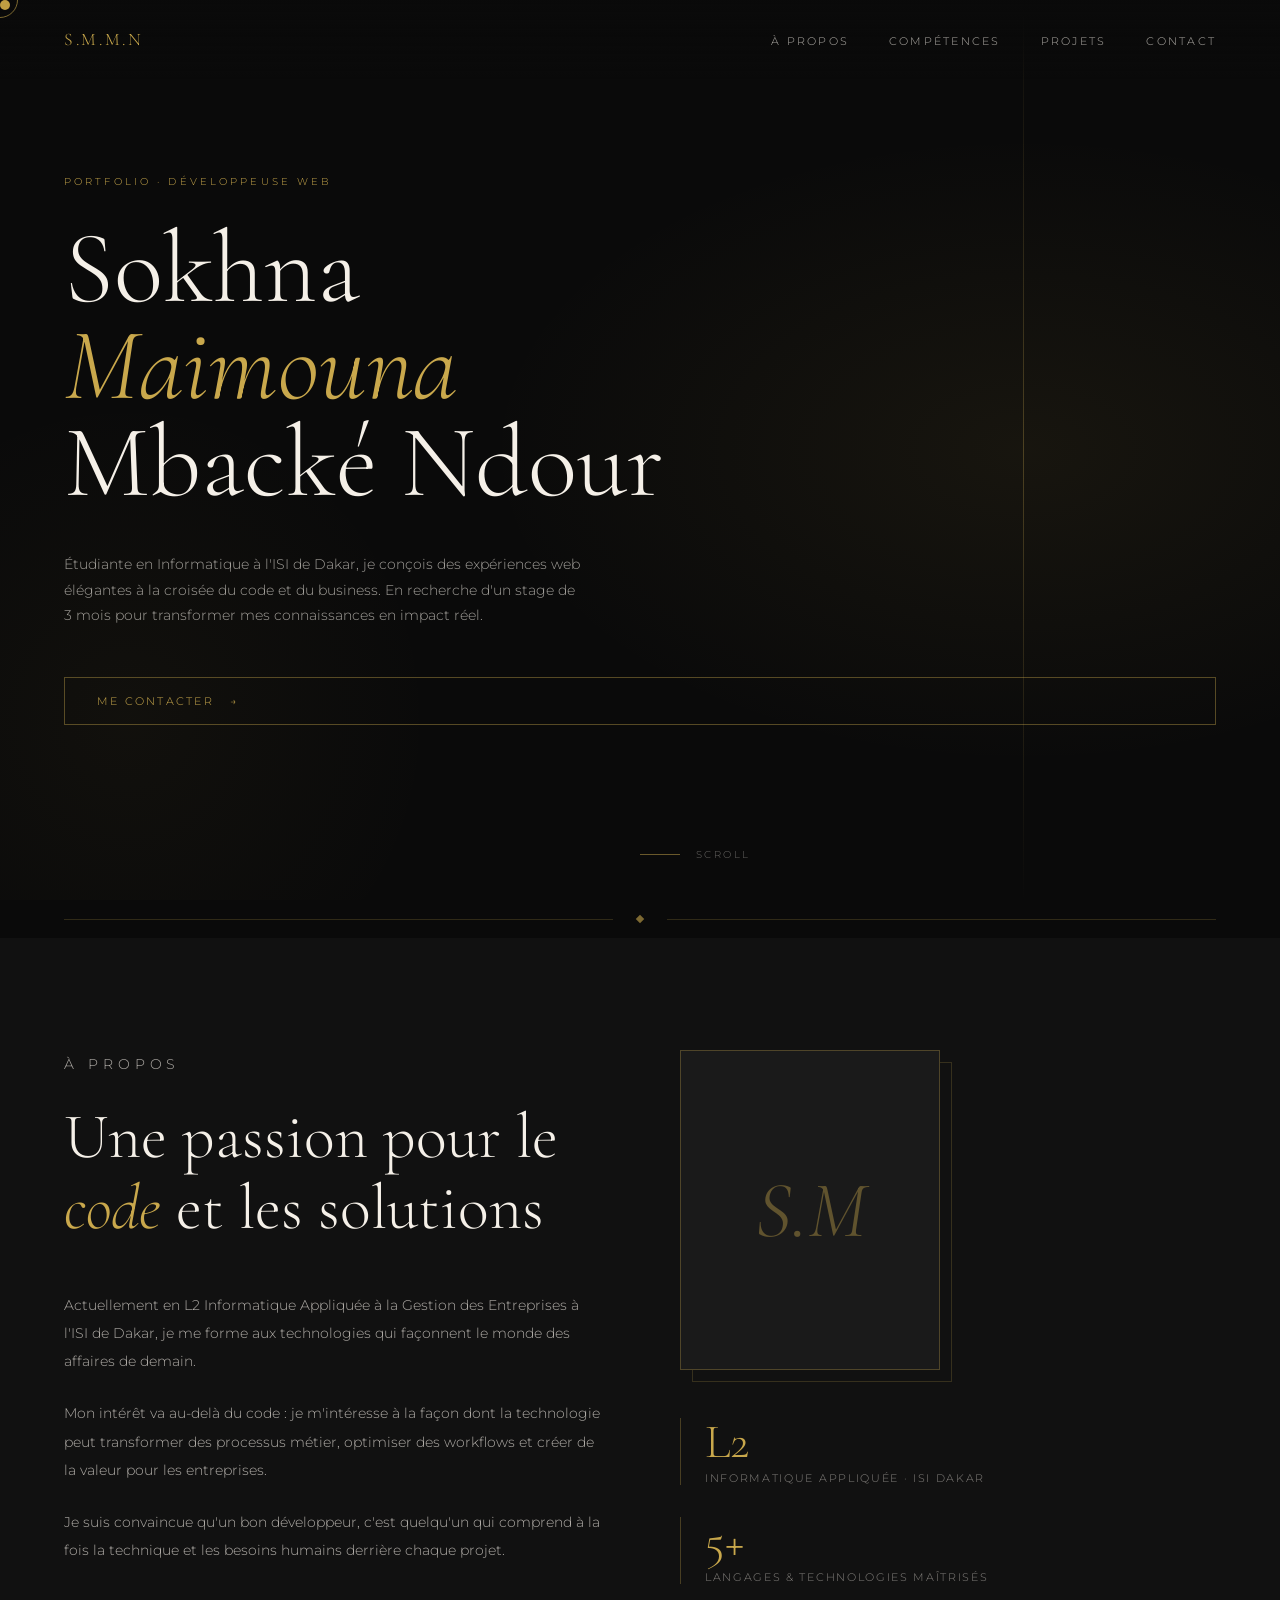
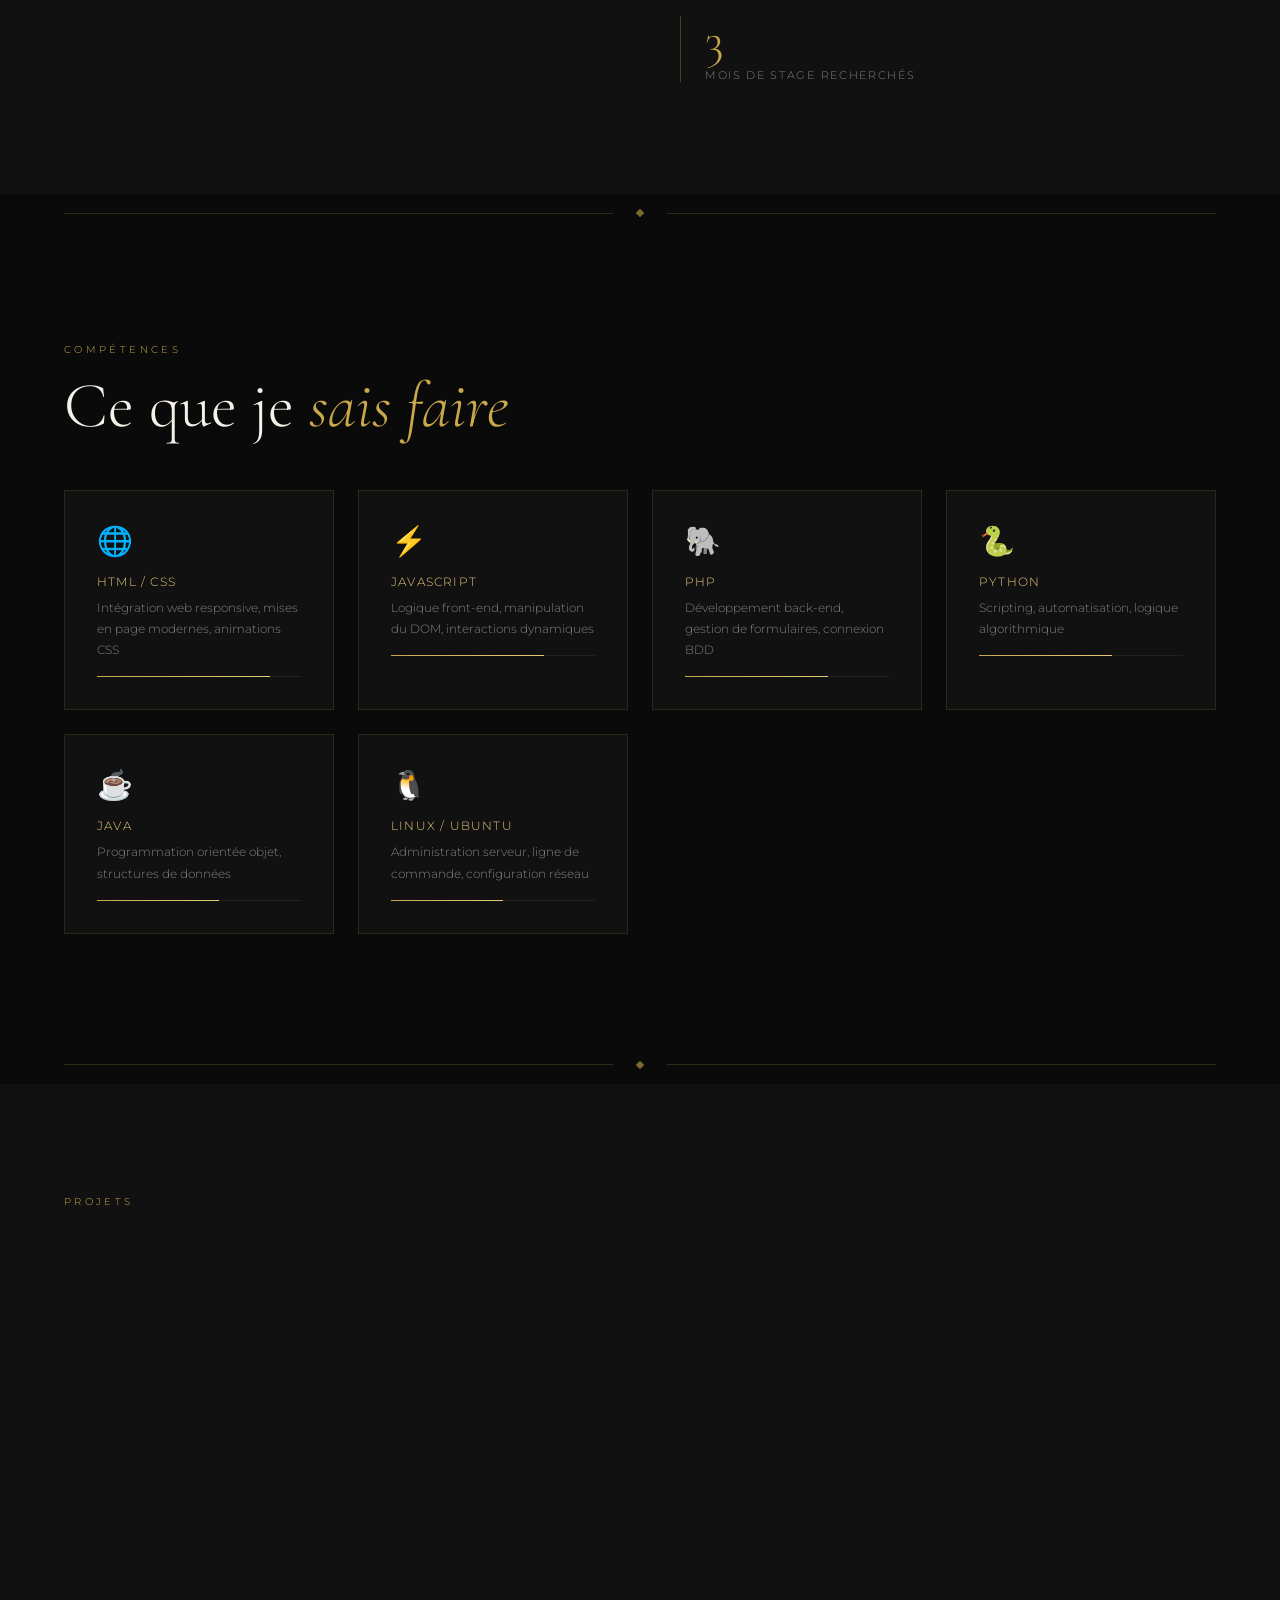
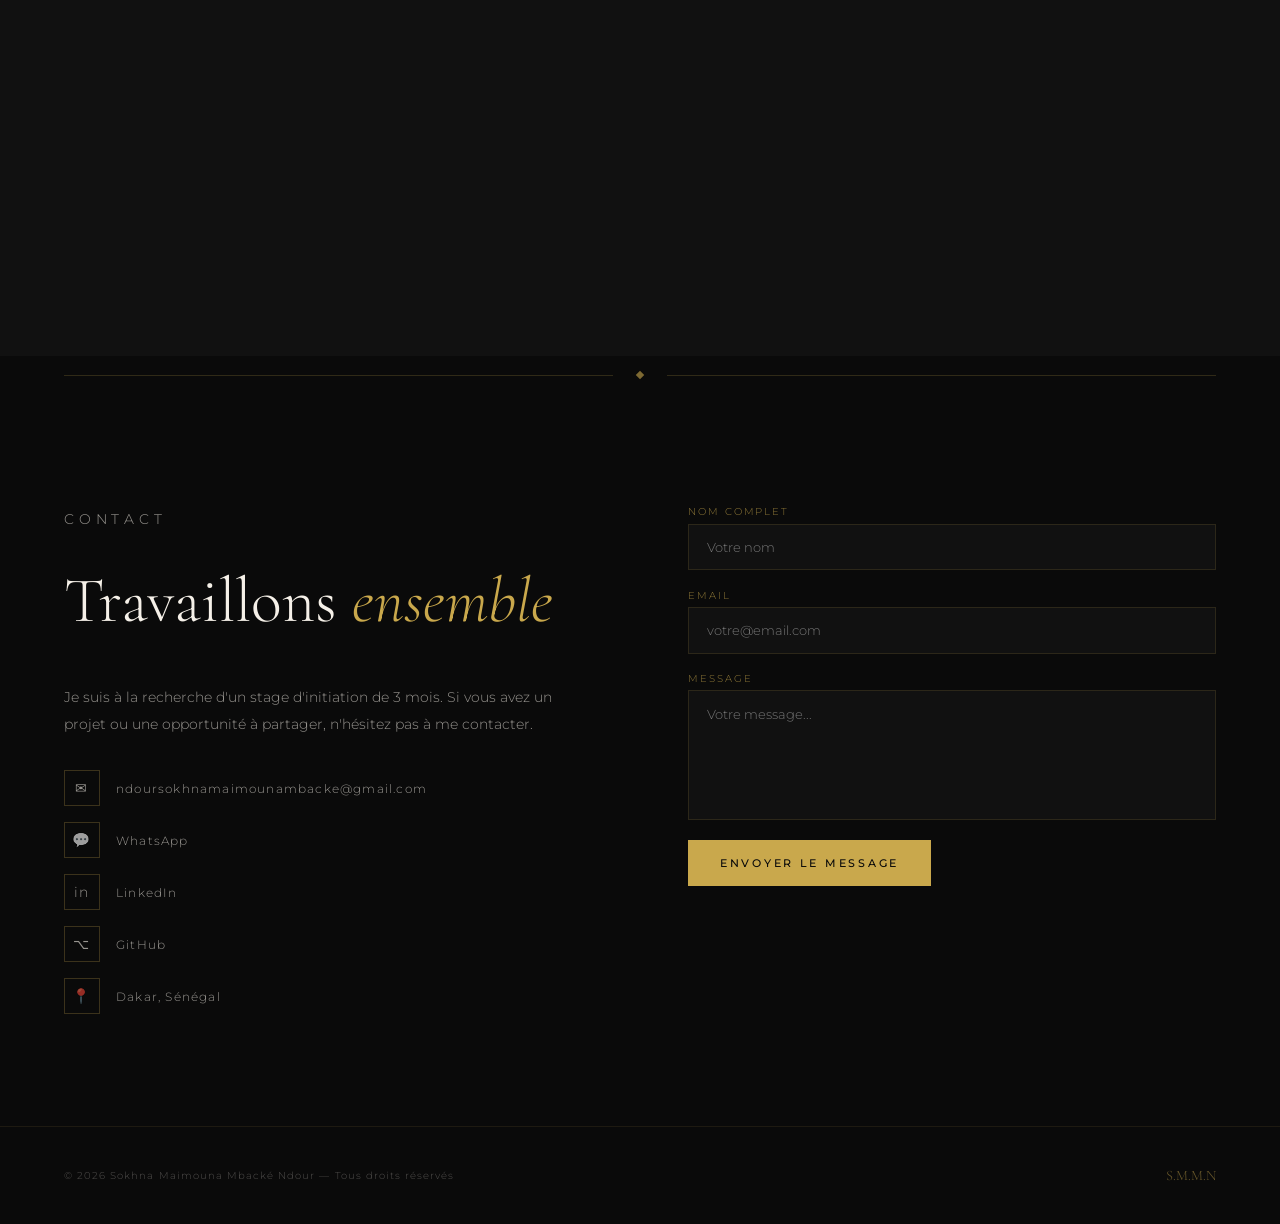
==== commit 2a92557e: "fix watsapp portofolio" ====
--- a/index.html
+++ b/index.html
@@ -190,7 +190,7 @@
             <div class="contact-link-icon">✉</div>
             ndoursokhnamaimounambacke@gmail.com
           </a>
-          <a href="https://web.WhatsApp.com/send?phone=221771767629?text=Bonjour%20Sokhna%2C%20j%27ai%20vu%20votre%20portfolio%20et%20je%20voudrais%20vous%20contacter." class="contact-link" target="_blank">
+          <a href="https://wa.me/221771767629?text=Bonjour%20Sokhna%2C%20j%27ai%20vu%20votre%20portfolio%20et%20je%20voudrais%20vous%20contacter." class="contact-link" target="_blank">
             <div class="contact-link-icon">💬</div>
              WhatsApp
           </a>
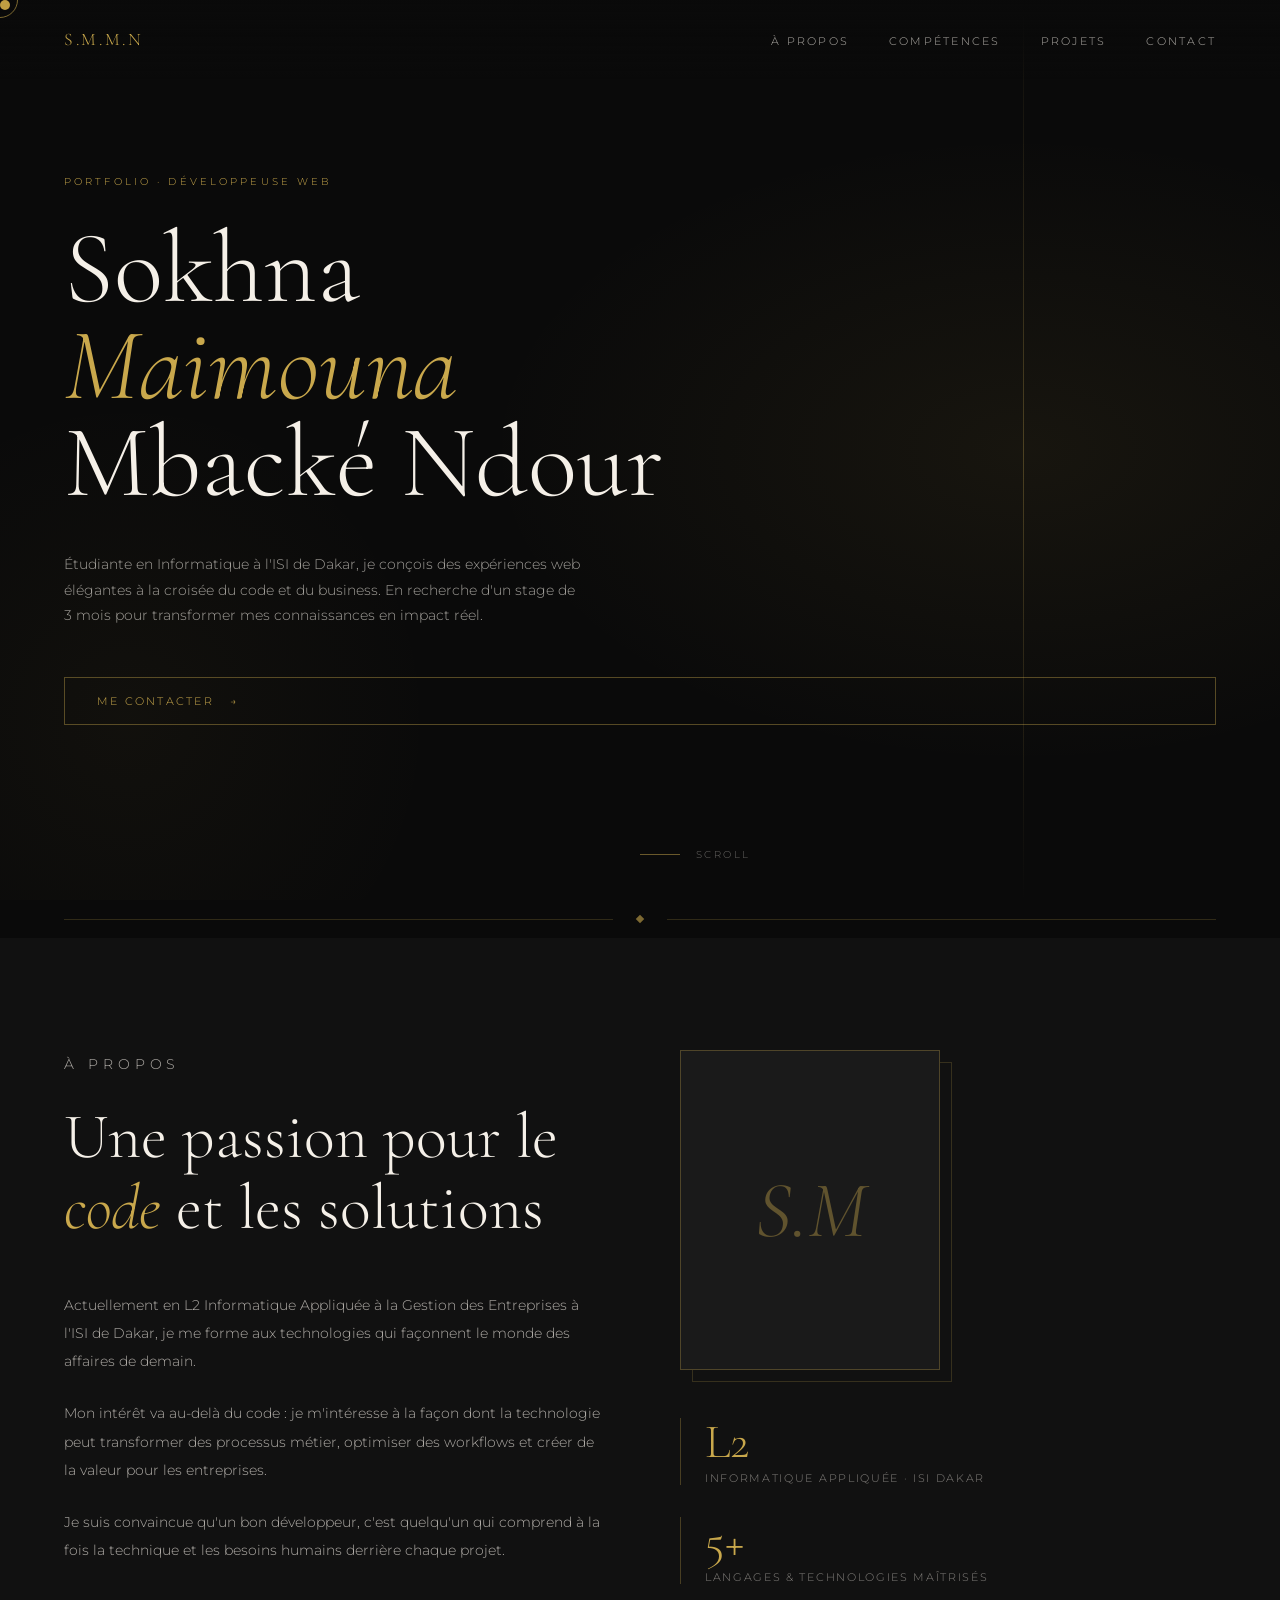
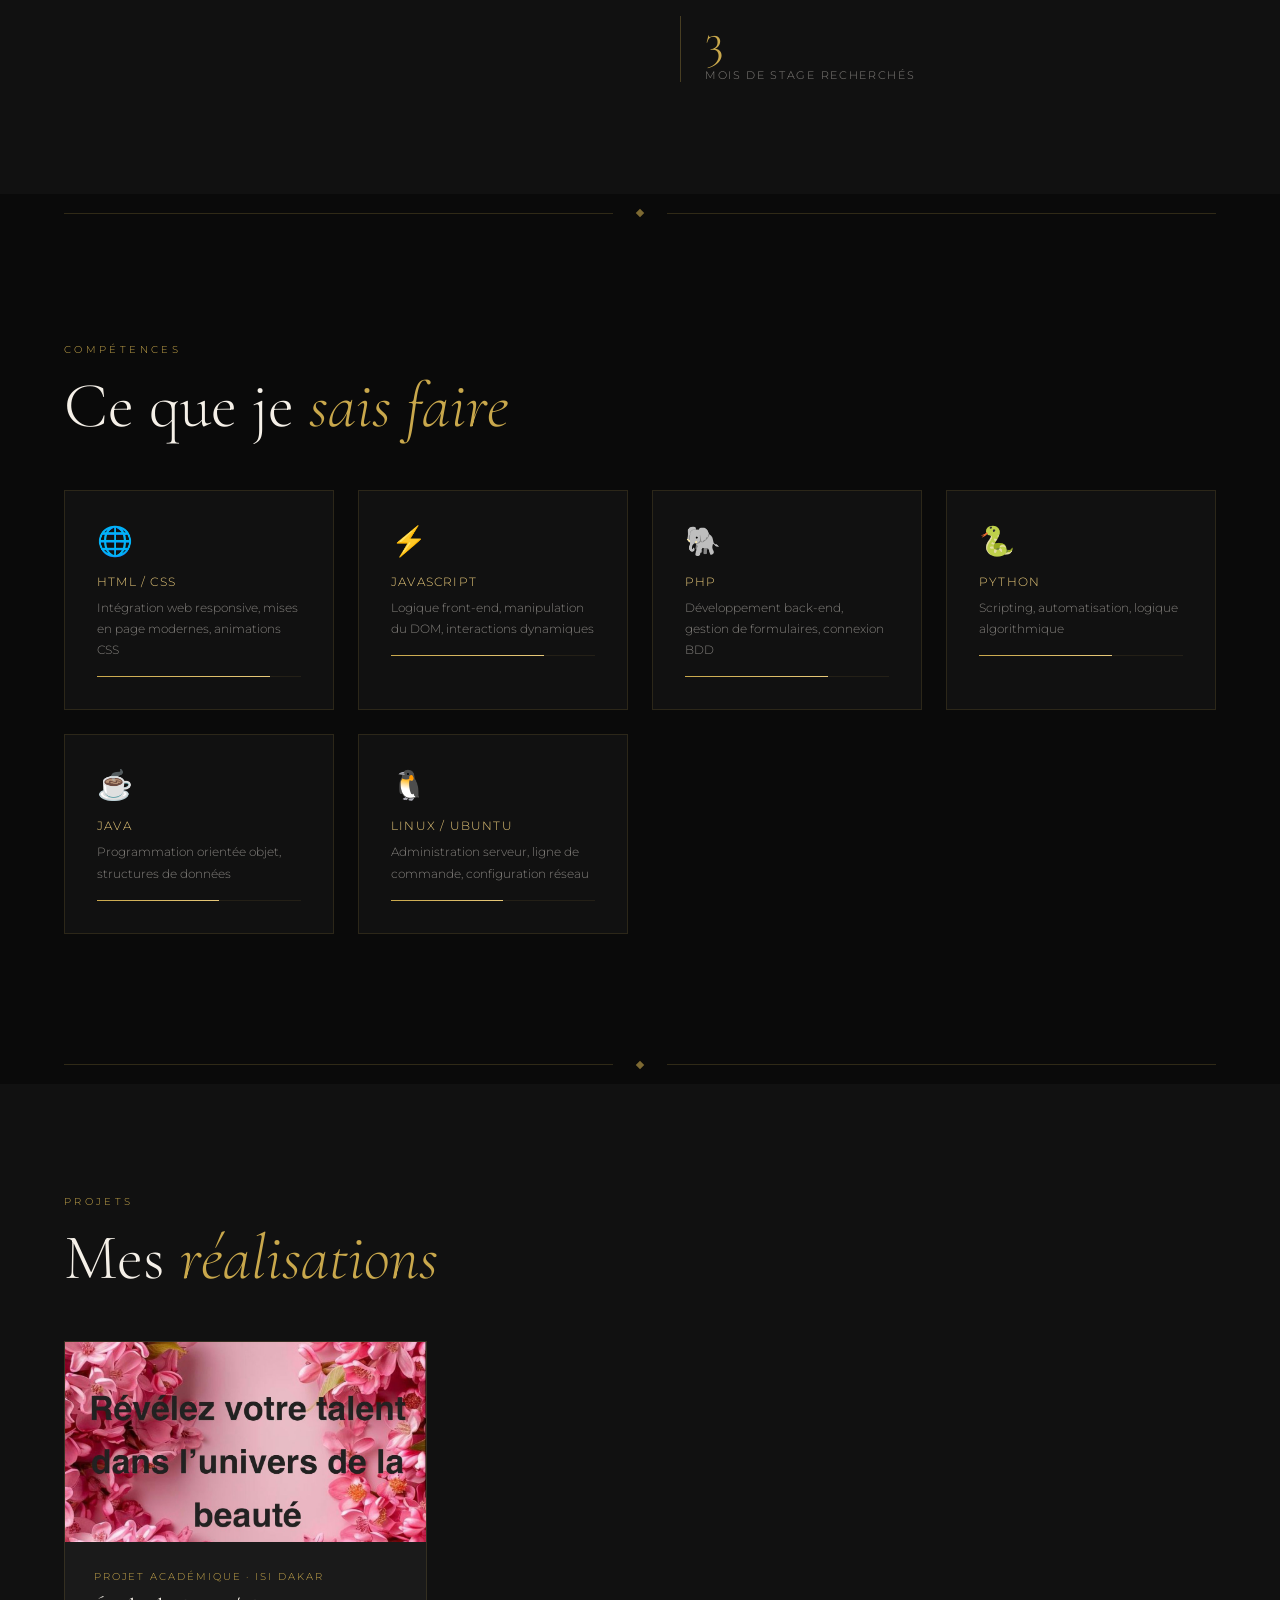
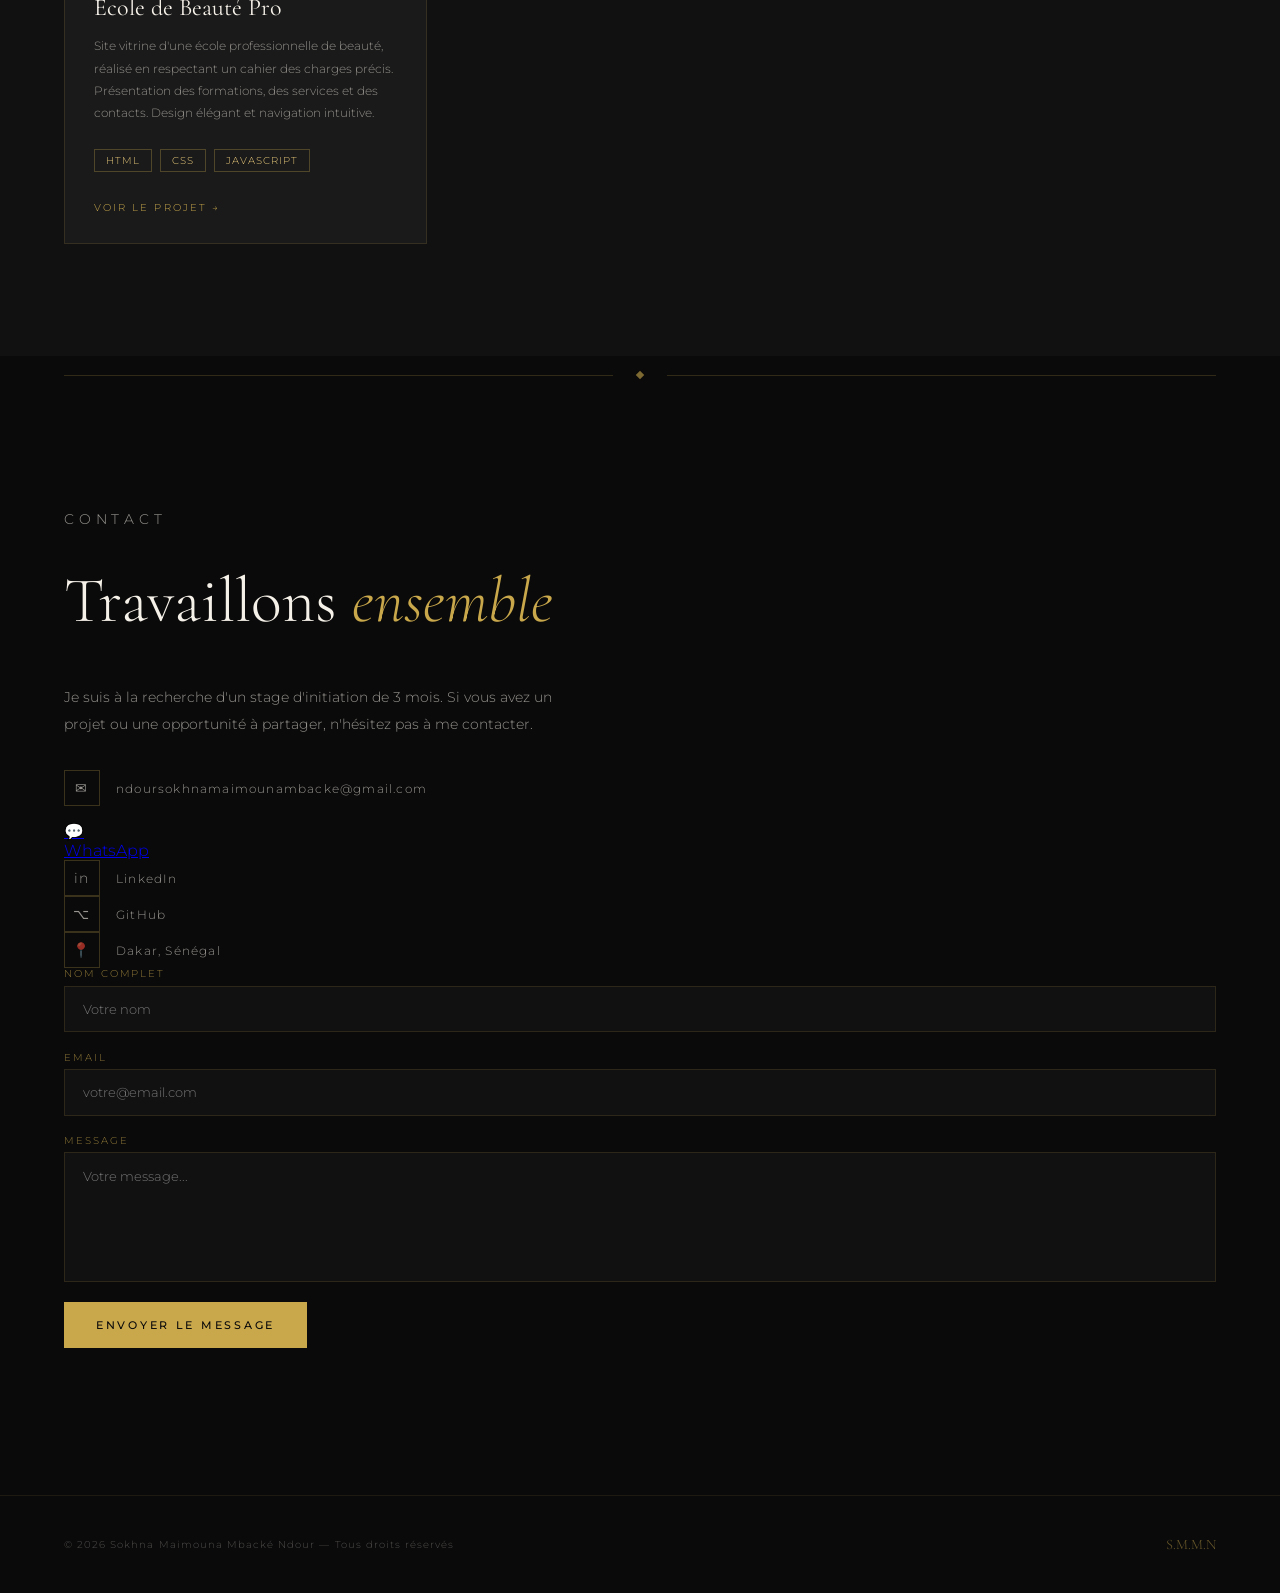
==== commit ef3769e2: "mise a jour message watsapp portofolio" ====
--- a/index.html
+++ b/index.html
@@ -190,7 +190,7 @@
             <div class="contact-link-icon">✉</div>
             ndoursokhnamaimounambacke@gmail.com
           </a>
-          <a href="https://wa.me/221771767629?text=Bonjour%20Sokhna%2C%20j%27ai%20vu%20votre%20portfolio%20et%20je%20voudrais%20vous%20contacter." class="contact-link" target="_blank">
+          <a href="https://wa.me/221771767629?text=Bonjour%20Sokhna%2C%20votre%20portfolio%20m%27a%20impressionn%C3%A9%28e%29%2C%20j%27ai%20une%20opportunit%C3%A9%20%C3%A0%20vous%20proposer.
             <div class="contact-link-icon">💬</div>
              WhatsApp
           </a>
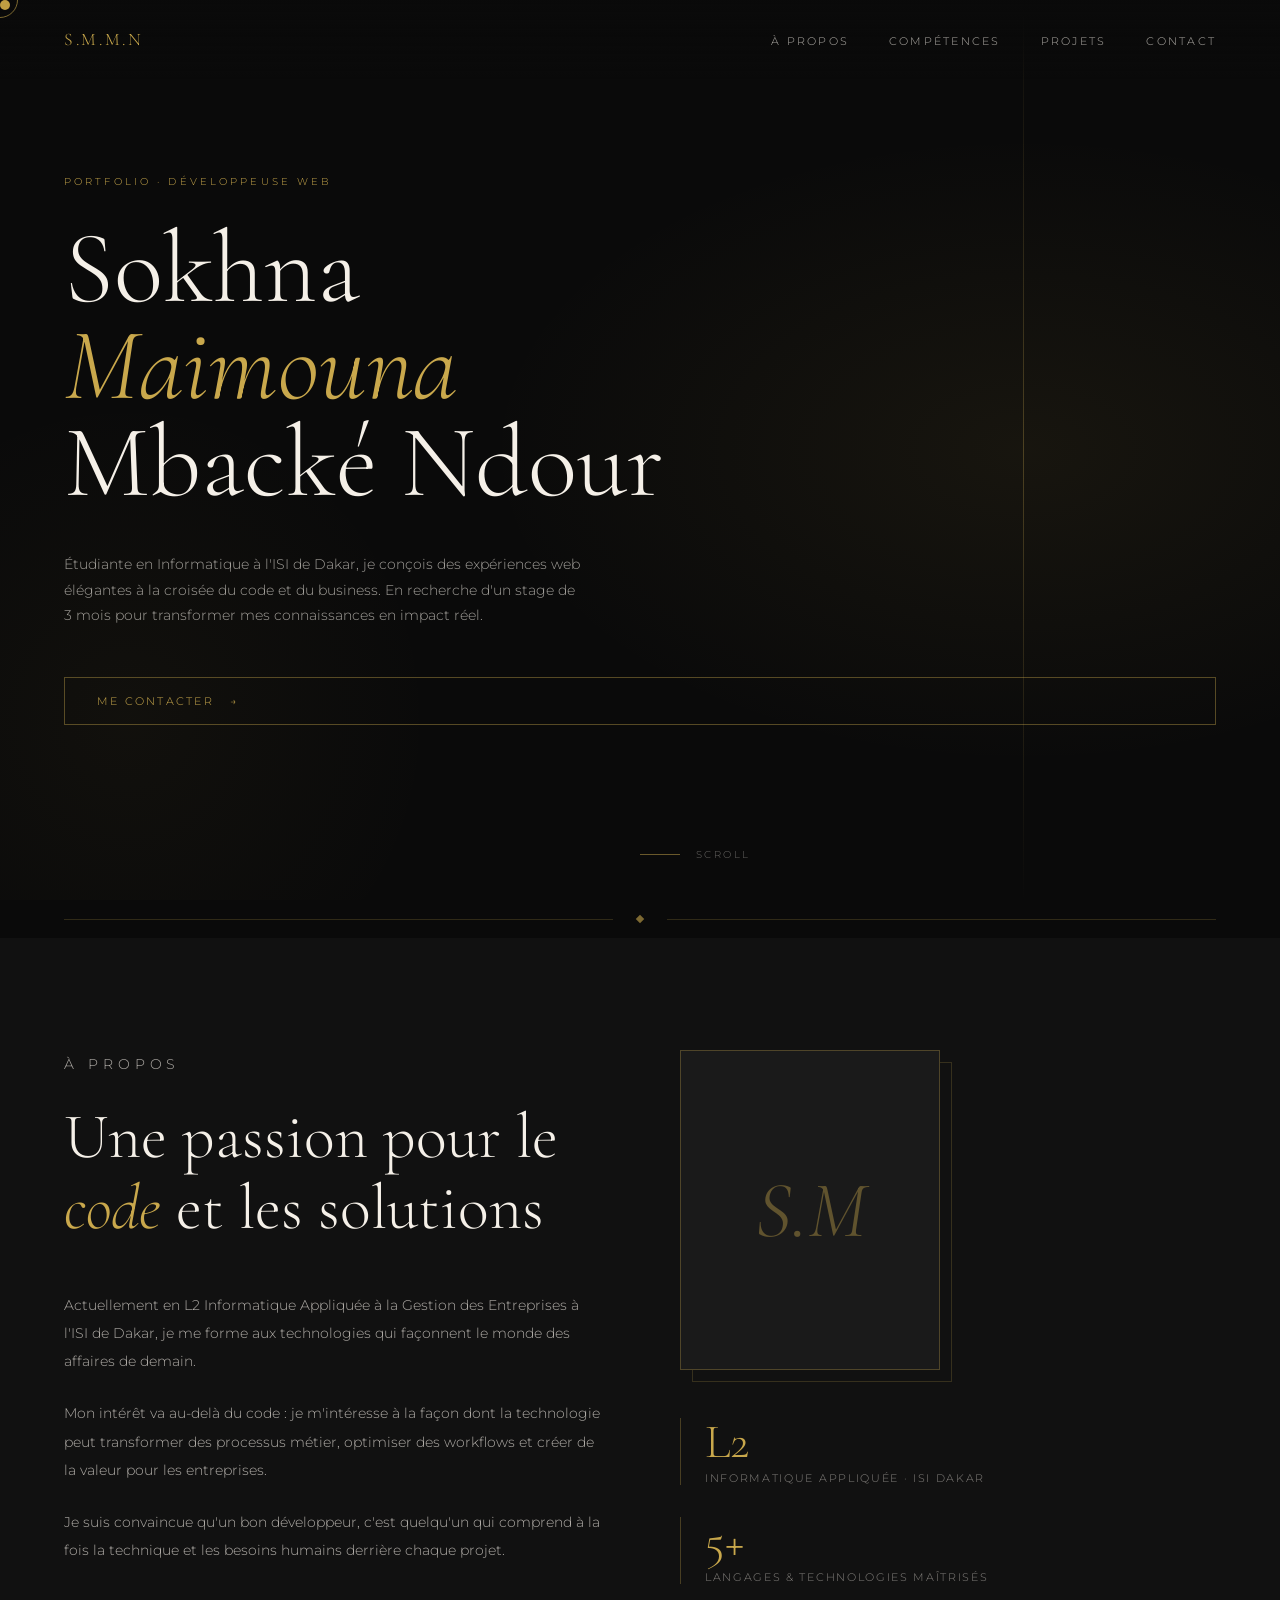
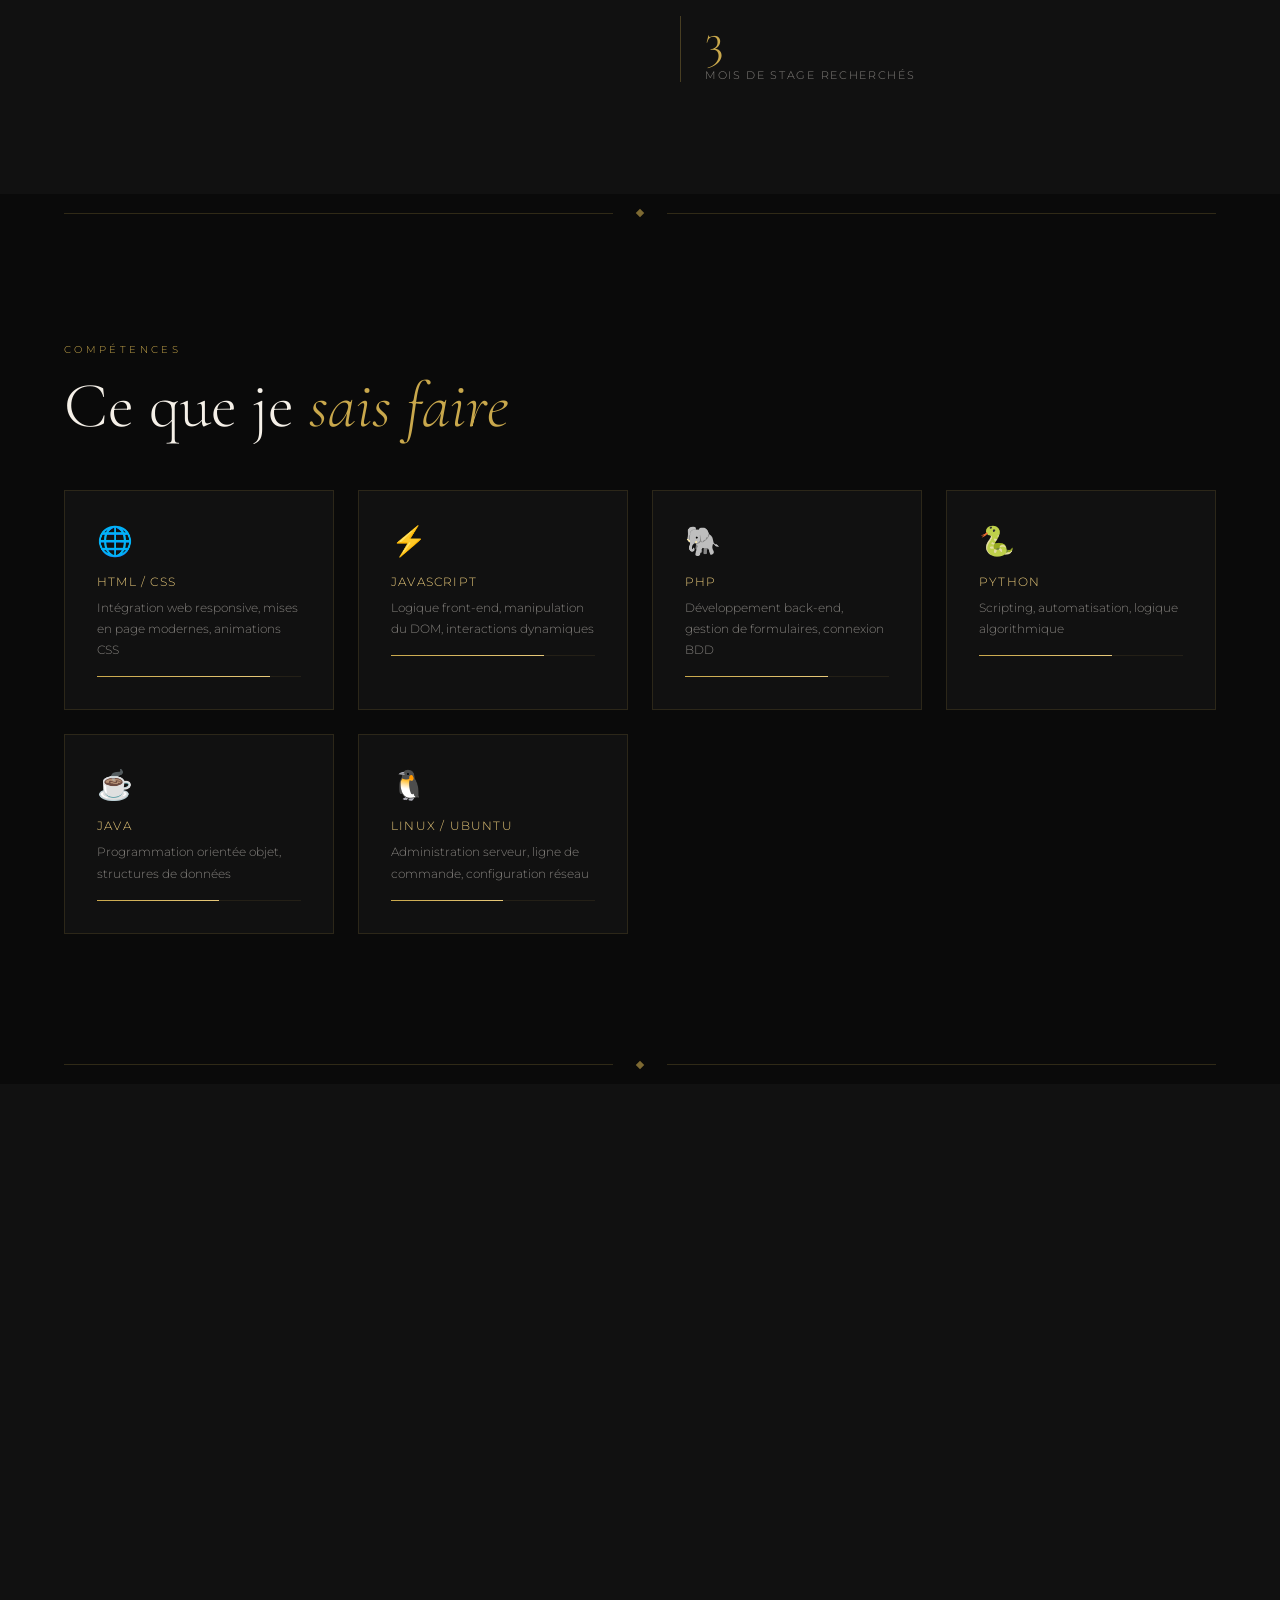
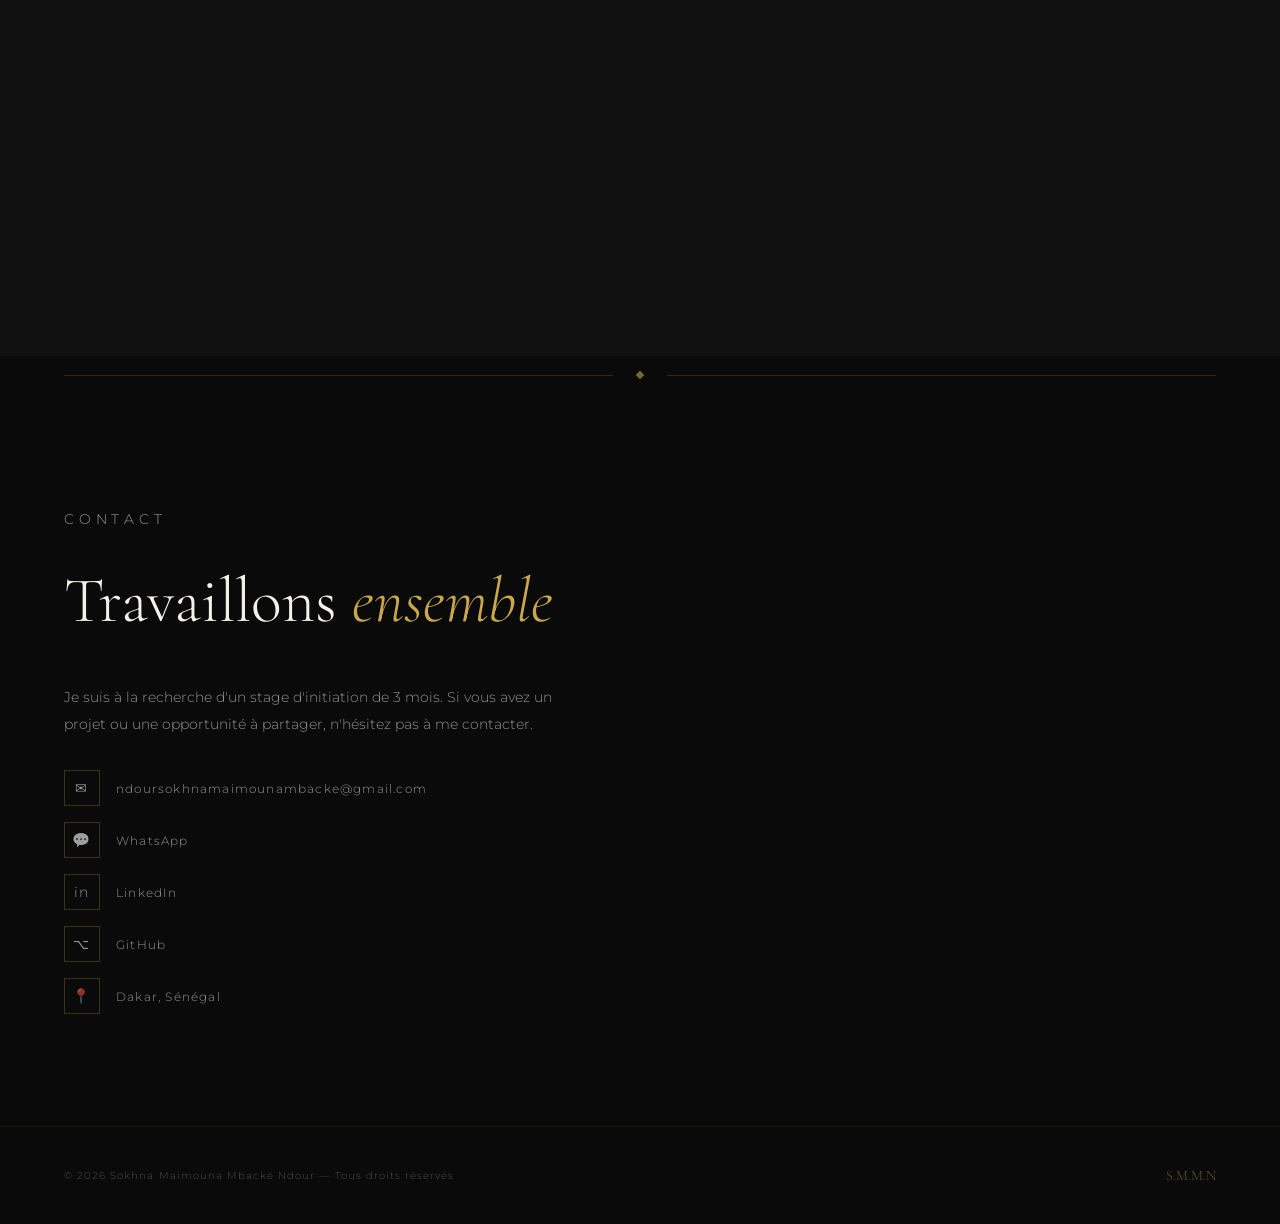
==== commit 690911fd: "correction mise a jour message watsapp portofolio" ====
--- a/index.html
+++ b/index.html
@@ -190,7 +190,7 @@
             <div class="contact-link-icon">✉</div>
             ndoursokhnamaimounambacke@gmail.com
           </a>
-          <a href="https://wa.me/221771767629?text=Bonjour%20Sokhna%2C%20votre%20portfolio%20m%27a%20impressionn%C3%A9%28e%29%2C%20j%27ai%20une%20opportunit%C3%A9%20%C3%A0%20vous%20proposer.
+          <a href="https://wa.me/221771767629?text=Bonjour%20Sokhna%2C%20votre%20portfolio%20m%27a%20impressionn%C3%A9%28e%29%2C%20j%27ai%20une%20opportunit%C3%A9%20%C3%A0%20vous%20proposer." class="contact-link" target="_blank">
             <div class="contact-link-icon">💬</div>
              WhatsApp
           </a>
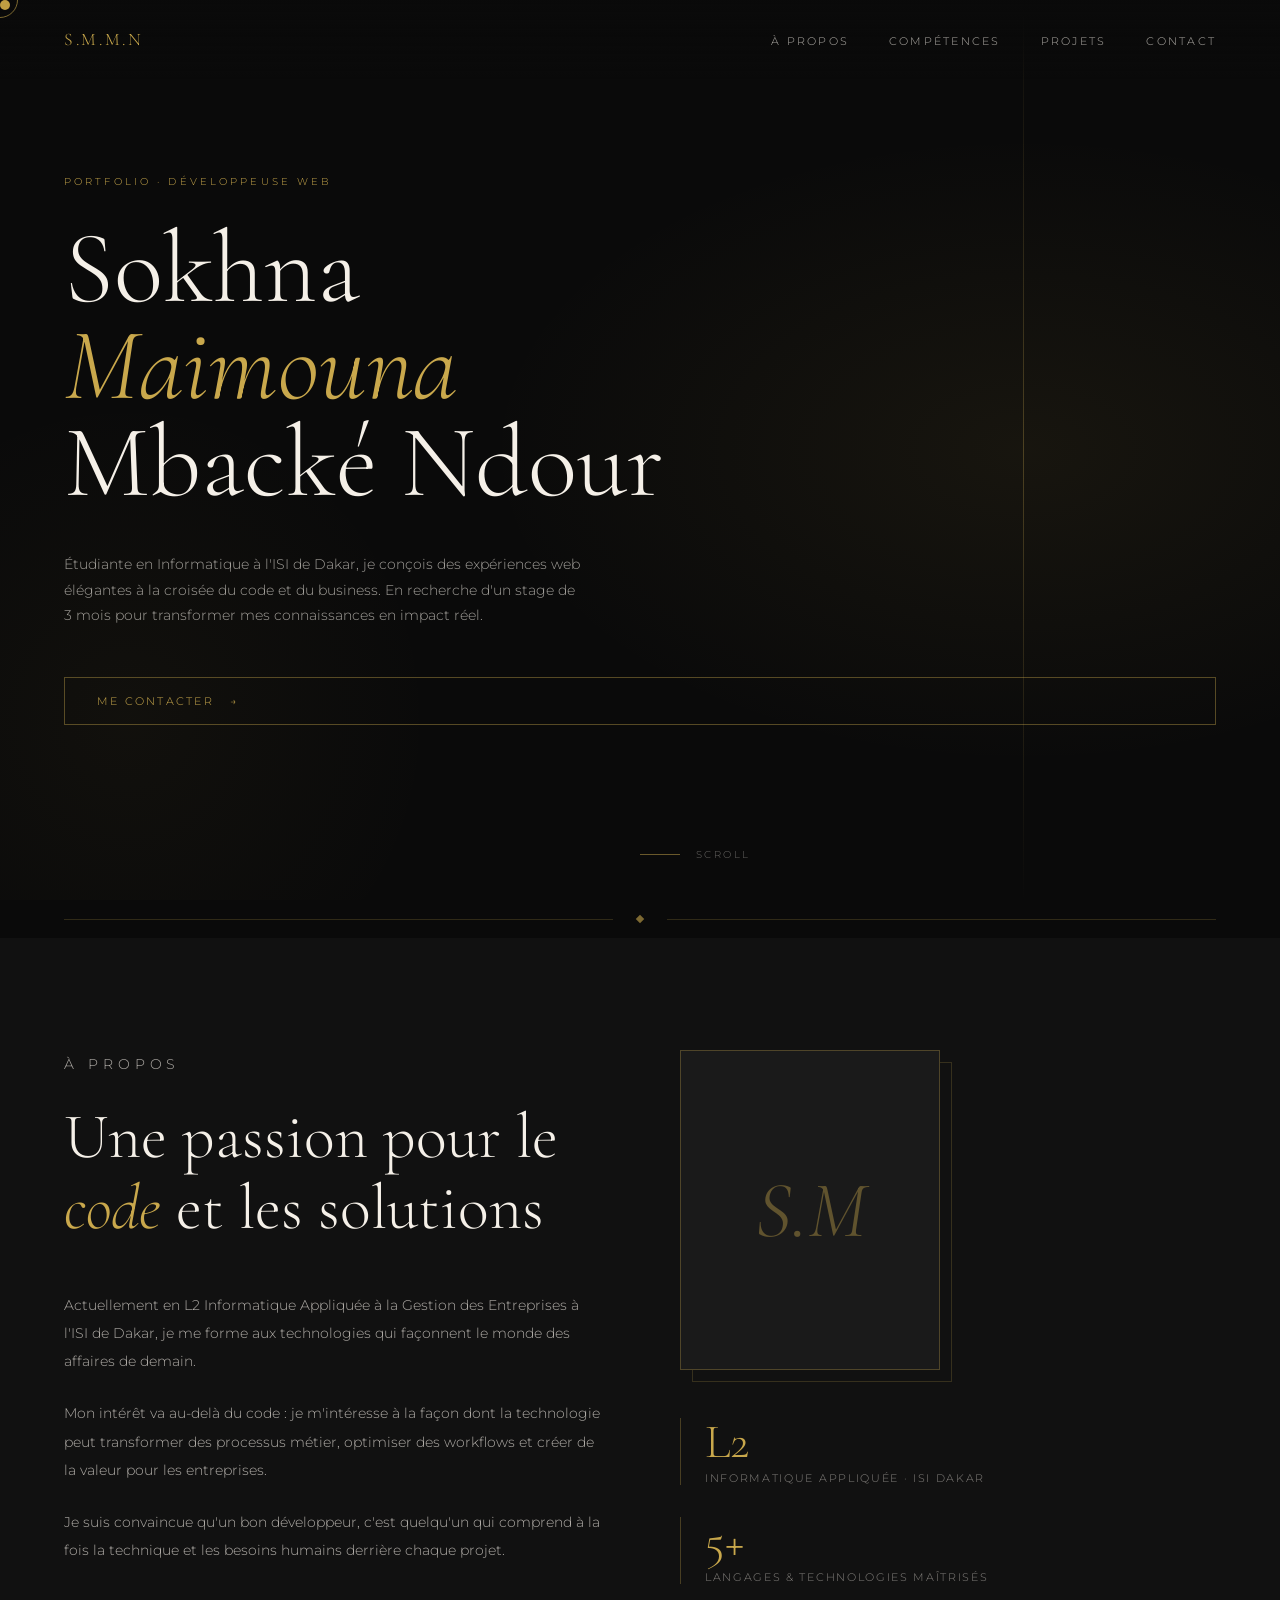
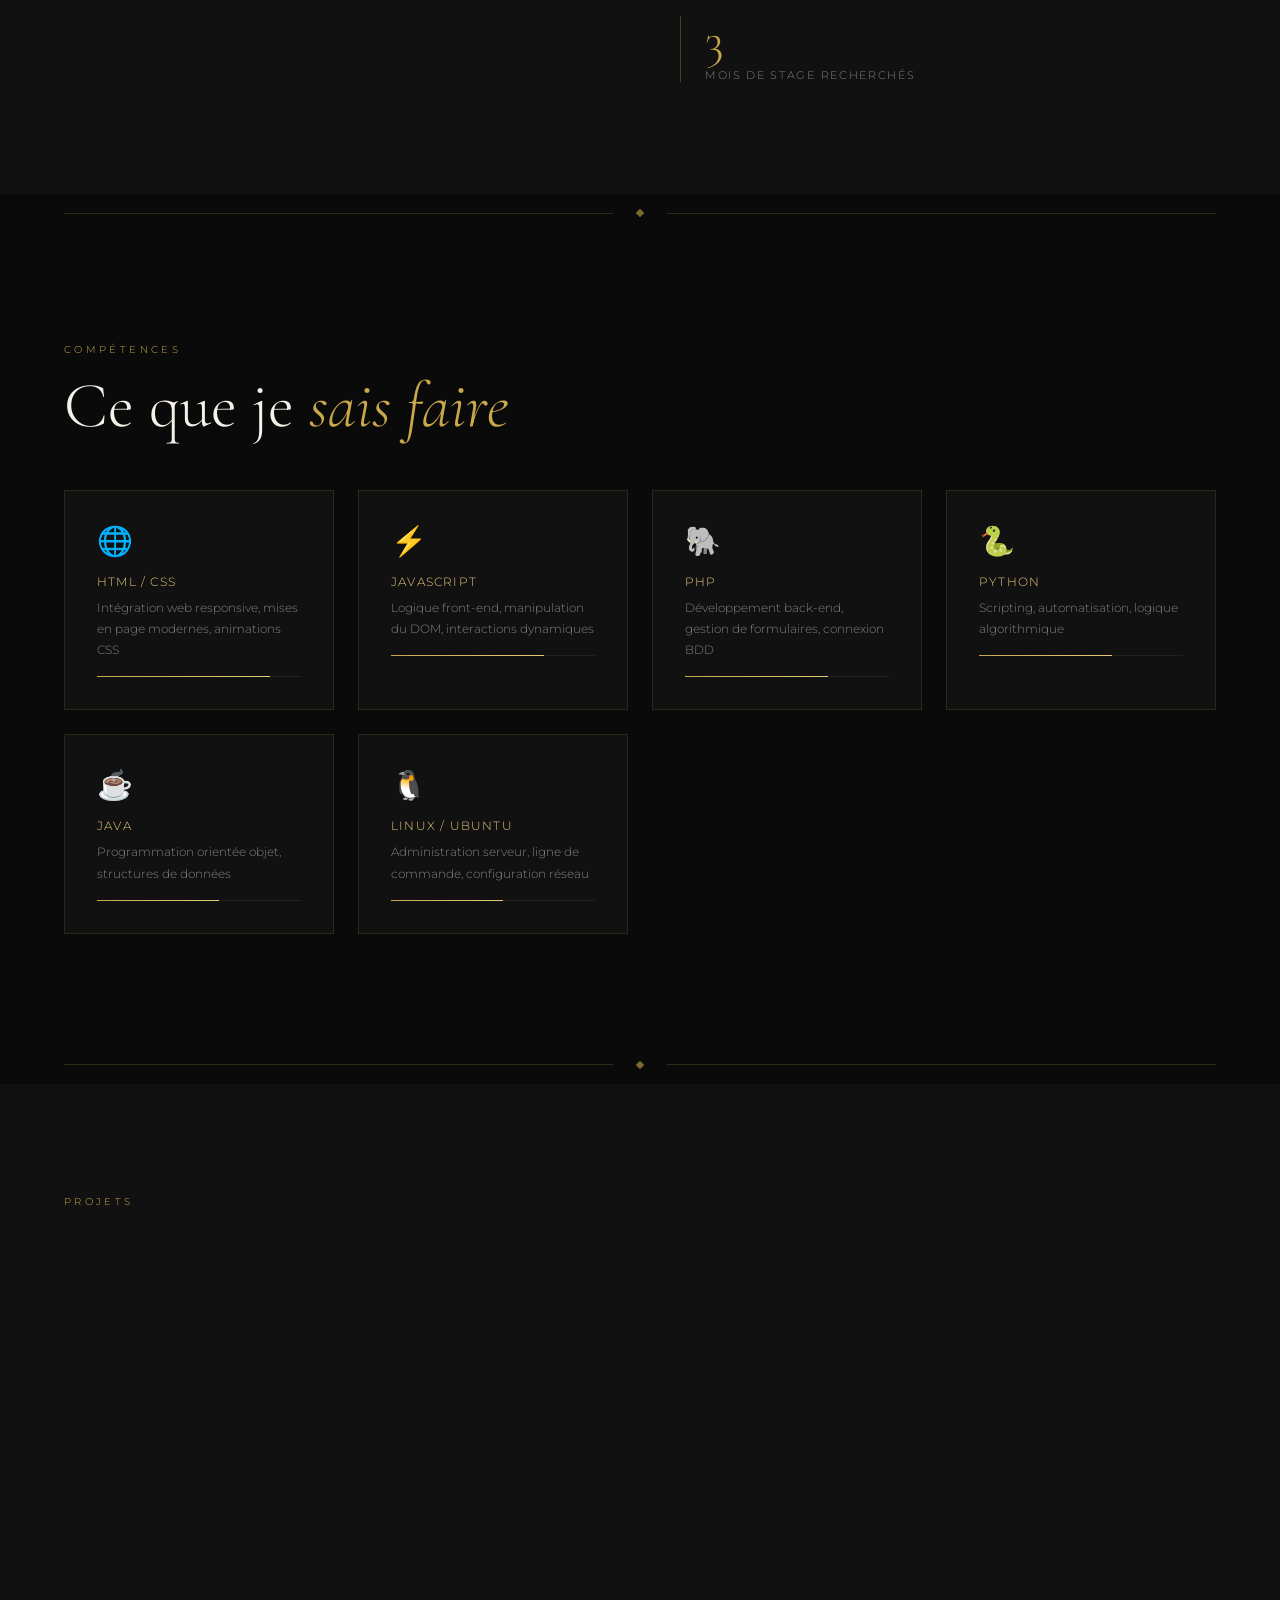
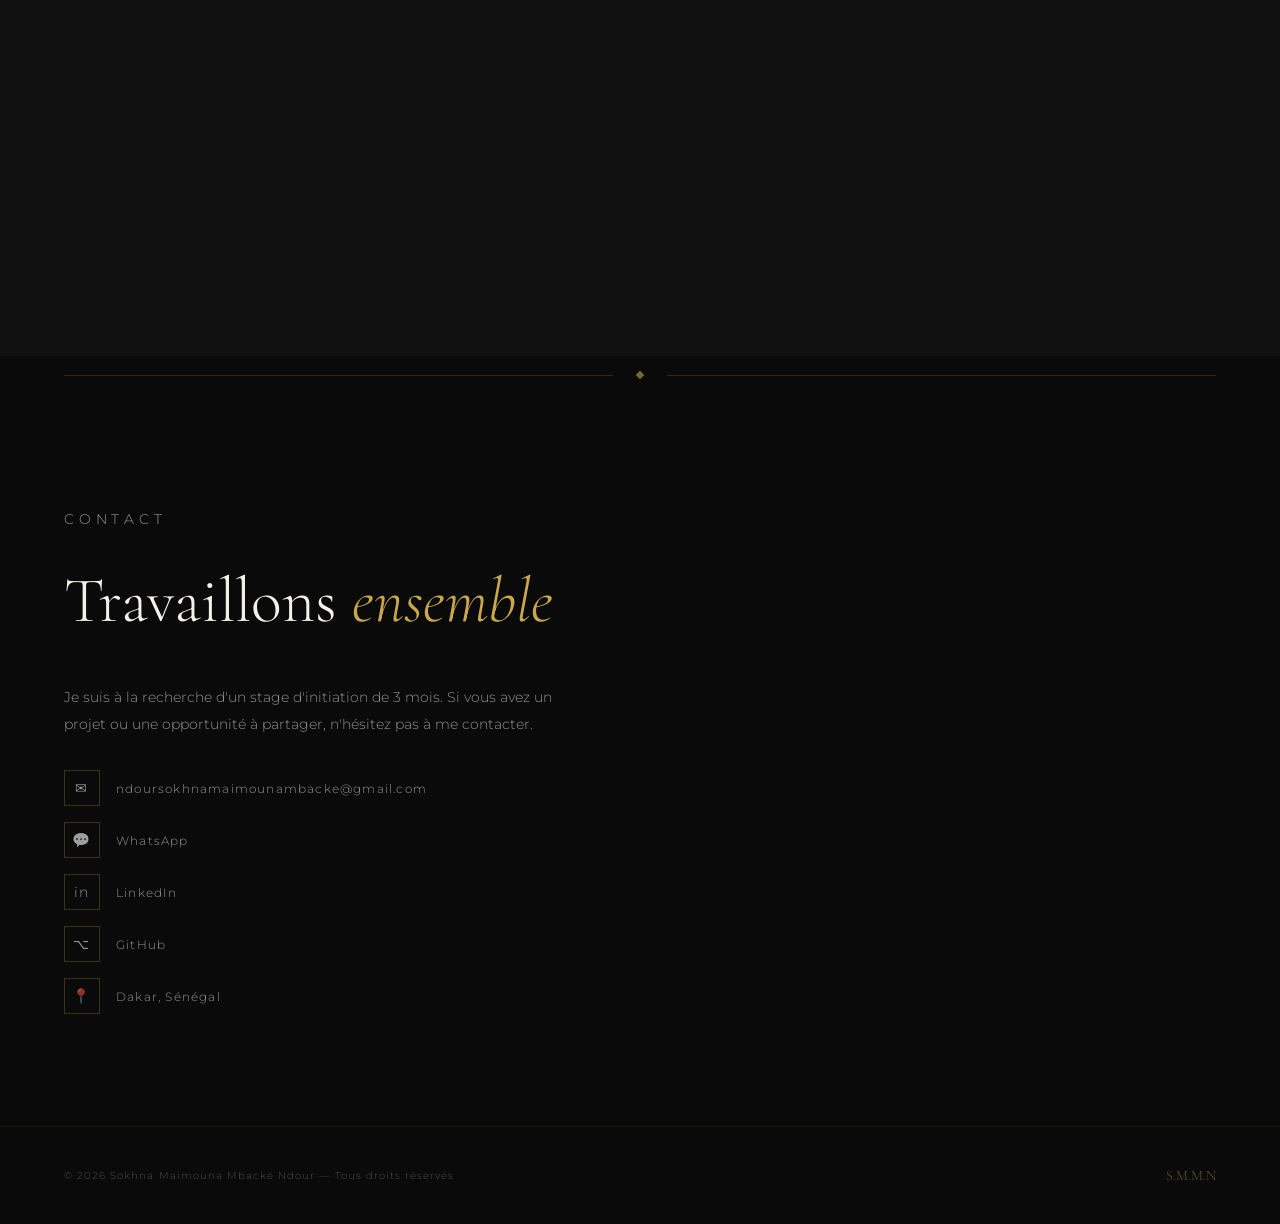
==== commit 8d8934ec: "fix encodage URL watsapp" ====
--- a/index.html
+++ b/index.html
@@ -190,7 +190,7 @@
             <div class="contact-link-icon">✉</div>
             ndoursokhnamaimounambacke@gmail.com
           </a>
-          <a href="https://wa.me/221771767629?text=Bonjour%20Sokhna%2C%20votre%20portfolio%20m%27a%20impressionn%C3%A9%28e%29%2C%20j%27ai%20une%20opportunit%C3%A9%20%C3%A0%20vous%20proposer." class="contact-link" target="_blank">
+          <a href=https://wa.me/221771767629?text=Bonjour%20Sokhna%2C%20votre%20portfolio%20m%27a%20impressionn%C3%A9%28e%29%2C%20j%27ai%20une%20opportunit%C3%A9%20%C3%A0%20vous%20proposer. class="contact-link" target="_blank">
             <div class="contact-link-icon">💬</div>
              WhatsApp
           </a>
